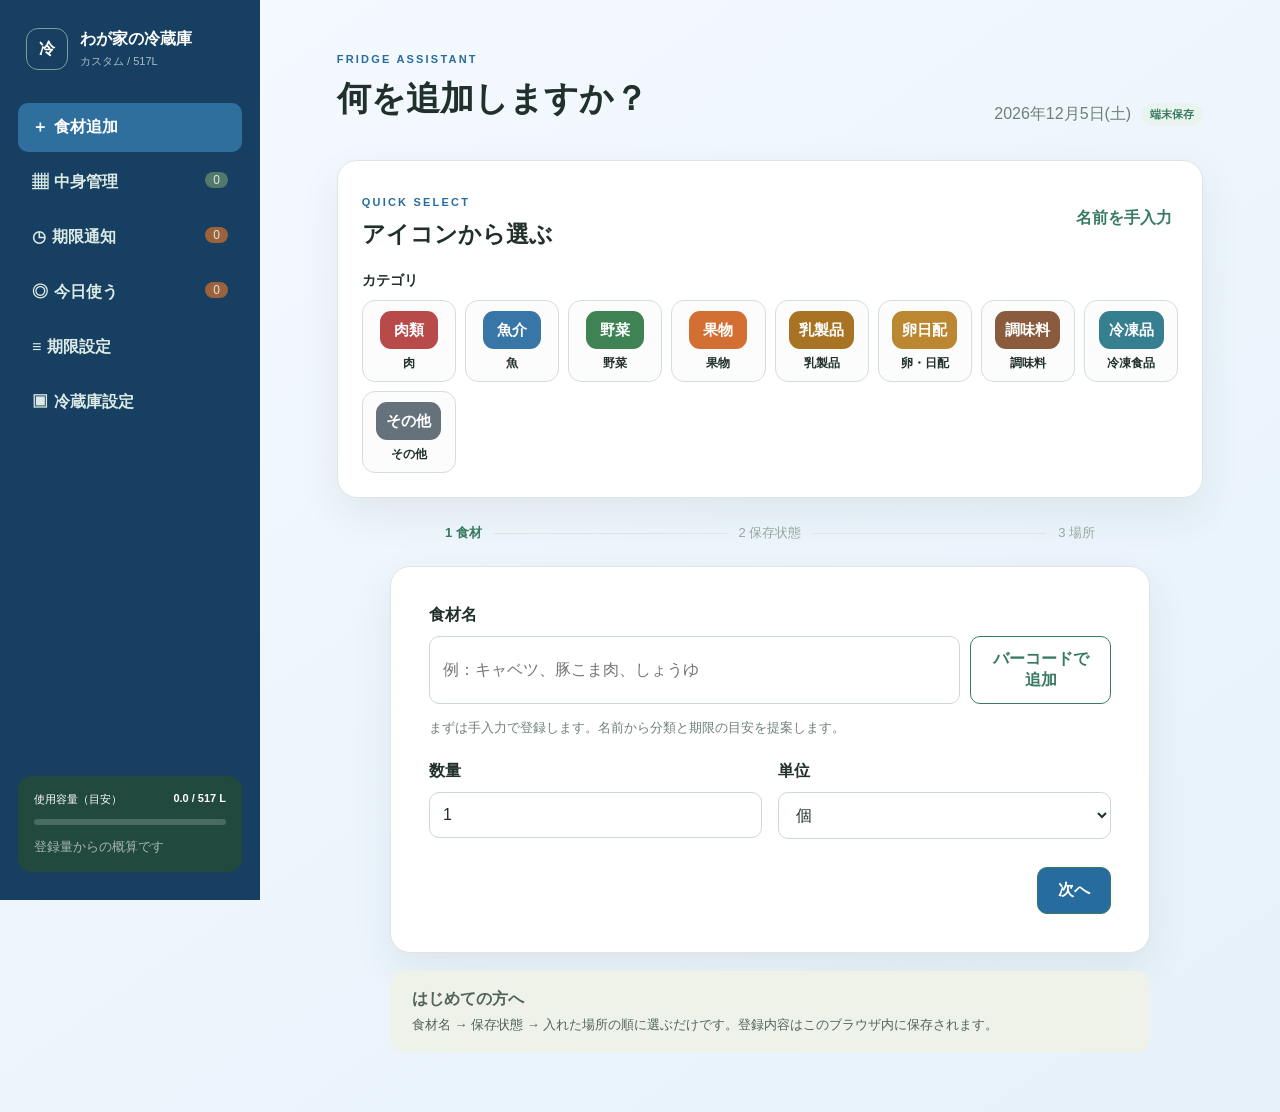
==== index.html @ 300dbdaf "Add freshness signal colors" ====
<!doctype html>
<html lang="ja">
<head>
  <meta charset="UTF-8">
  <meta name="viewport" content="width=device-width, initial-scale=1.0">
  <meta name="theme-color" content="#245f8f">
  <meta name="description" content="MR-JW52TJ向けの家庭用食材・期限管理ツール">
  <title>わが家の冷蔵庫</title>
  <link rel="manifest" href="manifest.webmanifest">
  <link rel="icon" href="icons/app-icon.svg" type="image/svg+xml">
  <link rel="stylesheet" href="styles.css?v=43">
  <style>.whole-fridge-choice{width:min(100%,390px);margin:auto;padding:8px;display:grid;grid-template-columns:1fr 1fr;grid-template-areas:"upper door" "middle door" "lower door" "ice switch" "freezer freezer" "vegetable vegetable";gap:4px;background:linear-gradient(145deg,#eef3f6,#bdc9d0);border:1px solid #aab8c0;border-radius:18px 18px 12px 12px}.whole-room{margin:0}.whole-room span{height:100%;min-height:62px;padding:8px!important;border-radius:3px!important;background:linear-gradient(145deg,#fff,#e3ebef)!important}.whole-room input:checked+span{background:#d7ecfa!important;border:2px solid #2d79ad!important;outline:none!important}.whole-room.unavailable span{opacity:.42;filter:grayscale(1);cursor:not-allowed}.room-refrigerator-upper{grid-area:upper}.room-refrigerator-middle{grid-area:middle}.room-refrigerator-lower{grid-area:lower}.room-door{grid-area:door}.room-ice{grid-area:ice}.room-switch{grid-area:switch}.room-freezer{grid-area:freezer}.room-vegetable{grid-area:vegetable}@media(max-width:430px){.whole-fridge-choice{width:100%;padding:6px}.whole-room span{min-height:55px;padding:6px 3px!important}.whole-room b{font-size:12px}.whole-room small{font-size:9px}}</style>
  <style>.editable-location-options,.custom-layout-map,.custom-fridge-preview{display:grid!important;grid-template-columns:repeat(2,minmax(0,1fr));gap:8px}.custom-room{min-height:105px;border-radius:10px!important}.room-settings-list{display:grid;gap:10px;margin-bottom:16px}.room-setting-row{display:grid;grid-template-columns:1fr 120px 120px auto;gap:10px;align-items:center;padding:10px;background:#f5f9fc;border-radius:12px}.room-setting-row label{display:flex;align-items:center;margin:0;gap:5px}.custom-fridge-preview{max-width:520px;margin:auto}.preview-room{display:flex;flex-direction:column;justify-content:center;min-height:85px;padding:12px;border:1px solid #a9c7db;border-radius:10px;background:#eaf5fc}.preview-room.frozen{background:#e9f0ff;border-color:#9eb5df}.preview-room small{margin-top:5px;color:var(--muted)}@media(max-width:600px){.room-setting-row{grid-template-columns:1fr 100px}.editable-location-options,.custom-layout-map,.custom-fridge-preview{grid-template-columns:1fr 1fr}}</style>
  <style>.fridge-map-unified{width:min(100%,300px)!important;max-width:300px!important;grid-template-rows:repeat(3,38px) 42px 52px 52px;padding:6px!important;gap:3px!important}.fridge-map-unified .whole-room{width:100%;min-height:0!important;height:auto!important;border:0;padding:3px 4px!important}.fridge-map-unified .whole-room span{height:auto!important;min-height:0!important}.fridge-map-unified .whole-room b{font-size:11px;line-height:1.15}.fridge-map-unified .whole-room small{font-size:8px;line-height:1.1;margin-top:2px}.fridge-map-unified .whole-room.selected{outline:3px solid #2d79ad!important;outline-offset:-3px}.fridge-map-unified .map-items{display:none!important}.fridge-map-unified .mini-meter{display:block!important;width:88%;height:3px!important;min-height:3px!important;margin:3px auto 0!important}.fridge-map-unified .mini-meter i{min-height:0!important;height:3px!important}@media(max-width:430px){.fridge-map-unified{width:min(100%,280px)!important;max-width:280px!important;grid-template-rows:repeat(3,35px) 38px 46px 46px}.fridge-panel{padding:14px!important}.fridge-heading h2{font-size:19px}}</style>
  <style>.fridge-preview-unified{width:min(100%,300px)!important;max-width:300px!important;grid-template-rows:repeat(3,38px) 42px 52px 52px;padding:6px!important;gap:3px!important}.fridge-preview-unified .preview-room{min-height:0;height:auto;padding:4px;border-radius:3px;text-align:center;overflow:hidden}.fridge-preview-unified .preview-room b{font-size:11px;line-height:1.15}.fridge-preview-unified .preview-room small{font-size:8px;line-height:1.1;margin-top:2px}.fridge-preview-unified .preview-room.frozen{background:#dfeaff;border-color:#8faadc}@media(max-width:430px){.fridge-preview-unified{width:min(100%,280px)!important;max-width:280px!important;grid-template-rows:repeat(3,35px) 38px 46px 46px}}</style>
  <style>.category-other{background:#65727b!important;border-color:#65727b!important}</style>
  <style>.today-hero{margin-bottom:18px}.today-hero h2{margin:4px 0}.today-hero p{color:var(--muted)}.today-list{display:grid;gap:12px}.today-card{background:#fff;border:1px solid #d8e3e9;border-left:6px solid #62a2c9;border-radius:15px;padding:16px}.today-card.warning{border-left-color:#d99a38}.today-card.urgent{border-left-color:#c6534b}.today-card-main{display:flex;justify-content:space-between;gap:12px;align-items:start}.today-card h3{margin:5px 0}.today-card p{margin:0;color:var(--muted);font-size:12px}.today-status{font-size:11px;font-weight:800;color:#9b4a43}.consume-actions{display:grid;grid-template-columns:repeat(4,1fr);gap:7px;margin-top:14px}.consume-actions button{padding:9px 5px;border:1px solid #9fc0d5;border-radius:9px;background:#f5faff;color:#245f8f;font-weight:700;font-size:12px}.undo-bar{position:fixed;z-index:120;left:50%;bottom:20px;transform:translateX(-50%);display:flex;align-items:center;gap:18px;background:#173f61;color:#fff;padding:12px 16px;border-radius:12px;box-shadow:0 10px 30px rgba(0,0,0,.25)}.undo-bar[hidden]{display:none}.undo-bar button{border:0;background:#fff;color:#245f8f;padding:7px 10px;border-radius:7px;font-weight:800}@media(max-width:600px){.today-card{padding:13px}.today-card-main{display:block}.consume-actions{grid-template-columns:1fr 1fr}.undo-bar{width:calc(100% - 24px);justify-content:space-between;bottom:12px}}</style>
  <style>.nav>b{font-size:16px;margin-right:6px}.nav>span{font-weight:600}.nav>i{font-style:normal}@media(max-width:760px){body{padding-bottom:118px}.sidebar{padding:12px 14px}.sidebar nav{position:fixed;z-index:80;left:0;right:0;bottom:0;display:grid!important;grid-template-columns:repeat(3,minmax(0,1fr));gap:1px;padding:5px 6px max(5px,env(safe-area-inset-bottom));background:#173f61;box-shadow:0 -5px 20px rgba(20,52,76,.22);overflow:visible!important}.sidebar .nav{position:relative;display:flex;min-width:0;min-height:48px;margin:0;padding:6px 3px;flex-direction:column;align-items:center;justify-content:center;gap:2px;border-radius:7px;text-align:center;font-size:10px;line-height:1.1;white-space:normal!important}.sidebar .nav>b{margin:0;font-size:17px;line-height:1}.sidebar .nav .badge{position:absolute;top:3px;right:8px;float:none;padding:1px 5px;font-size:9px}.brand{padding-bottom:4px}}</style>
  <style>.confirm-item-dialog{width:min(430px,calc(100% - 24px));border:0;border-radius:20px;padding:20px;box-shadow:0 24px 70px rgba(17,48,70,.28)}.confirm-item-dialog::backdrop{background:rgba(17,39,54,.42)}.confirm-item-heading{display:flex;justify-content:space-between;align-items:start}.confirm-item-heading h2{margin:3px 0 14px}.confirm-food{display:flex;align-items:baseline;justify-content:space-between;gap:12px;padding:16px;background:#edf6fc;border-radius:13px}.confirm-food strong{font-size:22px}.confirm-food span{color:var(--muted);font-weight:700}.confirm-summary,.confirm-details dl{margin:12px 0}.confirm-summary>div,.confirm-details dl>div{display:grid;grid-template-columns:90px 1fr;gap:8px;padding:10px 4px;border-bottom:1px solid #e5edf2}.confirm-summary dt,.confirm-details dt{color:var(--muted);font-size:12px}.confirm-summary dd,.confirm-details dd{margin:0;font-weight:700;text-align:right}.confirm-details summary{color:#276c9f;font-weight:700;cursor:pointer;padding:8px 4px}.confirm-actions{display:grid;grid-template-columns:1fr 1.4fr;gap:10px;margin-top:15px}.confirm-actions .primary{width:100%;margin:0}.confirm-actions .secondary{width:100%}@media(max-width:430px){.confirm-item-dialog{padding:16px}.confirm-food strong{font-size:20px}.confirm-summary>div,.confirm-details dl>div{padding:8px 2px}.confirm-actions{position:sticky;bottom:0;background:#fff;padding-top:8px}}</style>
  <style>.compact-item-card[class*="freshness-"]{border-left:6px solid}.freshness-blue{border-left-color:#3986bd!important;background:#f7fbff!important}.freshness-yellow{border-left-color:#d7a326!important;background:#fffdf5!important}.freshness-red{border-left-color:#c9574f!important;background:#fff8f7!important}.freshness-label{font-size:12px;white-space:nowrap}.freshness-label b,.today-status b{display:inline-flex;align-items:center;gap:5px}.freshness-label b::before,.today-status b::before{content:"";display:inline-block;width:9px;height:9px;border-radius:50%;background:#3986bd}.freshness-yellow .freshness-label b::before,.freshness-yellow .today-status b::before{background:#d7a326}.freshness-red .freshness-label b::before,.freshness-red .today-status b::before{background:#c9574f}.freshness-blue .freshness-label b,.freshness-blue .today-status b{color:#286f9f}.freshness-yellow .freshness-label b,.freshness-yellow .today-status b{color:#8b6911}.freshness-red .freshness-label b,.freshness-red .today-status b{color:#a33f38}.expiry-kind-label{display:block;margin-top:3px;color:var(--muted);font-size:10px;text-align:right}.today-card[class*="freshness-"]{border-left-width:6px;border-left-style:solid}@media(max-width:480px){.freshness-label{font-size:11px}.expiry-kind-label{text-align:left}.compact-item-card{height:auto!important;min-height:66px}}</style>
</head>
<body>
  <section id="authGate" class="auth-gate" hidden><form id="magicLinkForm" class="auth-card"><span class="brand-mark">冷</span><p class="eyebrow">PRIVATE FRIDGE</p><h1>メールでログイン</h1><p>あなた専用の冷蔵庫データを開きます。届いたメールのリンクを押してください。</p><label for="authEmail">メールアドレス</label><input id="authEmail" type="email" autocomplete="email" required placeholder="name@example.com"><button type="submit" class="primary">ログインリンクを送る</button><p id="authStatus" class="hint" role="status"></p></form></section>
  <aside class="sidebar">
    <div class="brand"><span class="brand-mark">冷</span><div><strong>わが家の冷蔵庫</strong><small>MR-JW52TJ / 517L</small></div></div>
    <nav>
      <button class="nav active" data-view="add"><b>＋</b><span>食材追加</span></button>
      <button class="nav" data-view="inventory"><b>▦</b><span>中身管理</span><i id="itemCount" class="badge">0</i></button>
      <button class="nav" data-view="alerts"><b>◷</b><span>期限通知</span><i id="alertCount" class="badge warning">0</i></button>
      <button class="nav" data-view="today"><b>◎</b><span>今日使う</span><i id="todayCount" class="badge warning">0</i></button>
      <button class="nav" data-view="foodSettings"><b>≡</b><span>期限設定</span></button>
      <button class="nav" data-view="fridgeSettings"><b>▣</b><span>冷蔵庫設定</span></button>
    </nav>
    <div class="capacity"><div class="capacity-title"><span>使用容量（目安）</span><b id="capacityText">0 / 517 L</b></div><div class="meter"><span id="capacityBar"></span></div><small>登録量からの概算です</small></div>
  </aside>

  <main>
    <header><div><p class="eyebrow">FRIDGE ASSISTANT</p><h1 id="pageTitle">何を追加しますか？</h1></div><div class="header-account"><div class="today" id="today"></div><span id="cloudModeBadge" class="cloud-mode-badge">端末保存</span><button type="button" id="signOutButton" class="text-button" hidden>ログアウト</button></div></header>

    <section id="addView" class="view active">
      <section class="quick-picker" aria-labelledby="quickPickerTitle">
        <div class="quick-heading"><div><p class="eyebrow">QUICK SELECT</p><h2 id="quickPickerTitle">アイコンから選ぶ</h2></div><button type="button" id="showManualEntry" class="text-button">名前を手入力</button></div>
        <div class="quick-section"><h3>カテゴリ</h3><div id="categoryGrid" class="category-icon-grid"><button type="button" class="category-icon-button" data-quick-category="meat"><span class="category-pictogram" aria-hidden="true">肉類</span><b>肉</b></button><button type="button" class="category-icon-button" data-quick-category="fish"><span class="category-pictogram" aria-hidden="true">魚介</span><b>魚</b></button><button type="button" class="category-icon-button" data-quick-category="vegetable"><span class="category-pictogram" aria-hidden="true">野菜</span><b>野菜</b></button><button type="button" class="category-icon-button" data-quick-category="fruit"><span class="category-pictogram" aria-hidden="true">果物</span><b>果物</b></button><button type="button" class="category-icon-button" data-quick-category="dairy"><span class="category-pictogram" aria-hidden="true">乳製品</span><b>乳製品</b></button><button type="button" class="category-icon-button" data-quick-category="daily"><span class="category-pictogram" aria-hidden="true">卵日配</span><b>卵・日配</b></button><button type="button" class="category-icon-button" data-quick-category="seasoning"><span class="category-pictogram" aria-hidden="true">調味料</span><b>調味料</b></button><button type="button" class="category-icon-button" data-quick-category="frozen"><span class="category-pictogram" aria-hidden="true">冷凍品</span><b>冷凍食品</b></button></div></div>
        <div id="categoryFoodsPanel" class="category-foods-panel" hidden><div class="category-panel-heading"><h3 id="selectedCategoryName"></h3><div class="category-panel-actions"><button type="button" id="manageCustomFoods" class="text-button delete-command">削除</button><button type="button" id="closeCategoryFoods" class="text-button">閉じる</button></div></div><div id="categoryFoods" class="food-icon-grid"></div><form id="customFoodForm" class="custom-food-form"><label for="customFoodName">このカテゴリへ食材を追加</label><div><input id="customFoodName" maxlength="30" autocomplete="off" placeholder="食材名を入力" required><button type="submit" class="secondary">＋追加</button></div></form></div>
      </section>
      <div class="steps"><span class="step current">1 食材</span><i></i><span class="step">2 保存状態</span><i></i><span class="step">3 場所</span></div>
      <form id="itemForm" class="card form-card">
        <div class="form-step active" data-step="1">
          <label for="itemName">食材名</label>
          <div class="input-row add-methods"><input id="itemName" list="foodSuggestions" required autocomplete="off" placeholder="例：キャベツ、豚こま肉、しょうゆ"><button type="button" id="barcodeButton" class="secondary">バーコードで追加</button></div>
          <datalist id="foodSuggestions"></datalist>
          <p class="hint">まずは手入力で登録します。名前から分類と期限の目安を提案します。</p>
          <div class="fields"><div><label for="quantity">数量</label><input id="quantity" type="number" value="1" min="0.1" step="0.1" required></div><div><label for="unit">単位</label><select id="unit"><option>個</option><option>本</option><option>パック</option><option>袋</option><option>L</option></select></div></div>
          <input id="volume" type="hidden" value="1">
          <button type="button" class="primary next">次へ</button>
        </div>
        <div class="form-step" data-step="2">
          <p class="label">保存状態を選んでください</p>
          <div class="choice-grid"><label class="choice"><input type="radio" name="storage" value="冷蔵" checked><span>❄<b>冷蔵</b><small>冷蔵室・野菜室など</small></span></label><label class="choice"><input type="radio" name="storage" value="冷凍"><span>◇<b>冷凍</b><small>冷凍室・切替室など</small></span></label></div>
          <div class="actions"><button type="button" class="secondary back">戻る</button><button type="button" class="primary next">次へ</button></div>
        </div>
        <div class="form-step" data-step="3">
          <p class="label">冷蔵庫のどこに追加しますか？</p>
          <div id="locationChoices" class="location-grid"></div>
          <div class="fields"><div><label for="purchaseDate">購入日</label><input id="purchaseDate" type="date" required></div><div><label for="openState">開封状態</label><select id="openState"><option>未開封</option><option>開封済み</option></select></div><div><label for="itemExpiryKind">期限の種類</label><select id="itemExpiryKind"><option>保存目安</option><option>賞味期限</option><option>消費期限</option></select></div><div><label for="expiryDate">期限</label><input id="expiryDate" type="date" required><button type="button" id="manualExpiryButton" class="expiry-shortcut">期限をカメラで読み取る</button></div></div>
          <p id="expiryHint" class="hint"></p>
          <div class="actions"><button type="button" class="secondary back">戻る</button><button type="submit" class="primary">冷蔵庫に追加する</button></div>
        </div>
      </form>
      <div class="tip"><b>はじめての方へ</b><p>食材名 → 保存状態 → 入れた場所の順に選ぶだけです。登録内容はこのブラウザ内に保存されます。</p></div>
    </section>

    <section id="todayView" class="view"><div class="today-hero"><div><p class="eyebrow">USE FIRST</p><h2>今日使う食材</h2><p>期限が近い順です。使った量を選ぶだけで在庫へ反映します。</p></div></div><div id="todayList" class="today-list"></div></section>
    <section id="inventoryView" class="view">
      <div class="inventory-layout">
        <div class="fridge-panel">
          <div class="fridge-heading"><div><span class="eyebrow">MR-JW52TJ</span><h2>冷蔵庫マップ</h2></div><button type="button" id="clearLocation" class="text-button">全室を表示</button></div>
          <p class="map-help">見たい場所を押すと、右の食材一覧を絞り込めます。</p>
          <div id="fridgeMap" class="fridge-map" aria-label="MR-JW52TJ 冷蔵庫内の配置図">
            <div class="fridge-top">
              <button class="compartment fridge-door left" data-map-location="refrigerator-upper,refrigerator-middle,refrigerator-lower"><span class="door-handle"></span><b>冷蔵室</b><small>上段・中段・下段</small><span class="map-items" data-map-items="refrigerator-upper,refrigerator-middle,refrigerator-lower"></span></button>
              <button class="compartment fridge-door right" data-map-location="door"><span class="door-handle"></span><b>ドアポケット</b><small>飲み物・調味料</small><span class="map-items" data-map-items="door"></span></button>
            </div>
            <div class="fridge-pair"><button class="compartment drawer" data-map-location="ice"><b>製氷室</b><span class="map-items" data-map-items="ice"></span></button><button class="compartment drawer" data-map-location="switch"><b>切替室</b><span class="map-items" data-map-items="switch"></span></button></div>
            <button class="compartment drawer freezer-room" data-map-location="freezer"><b>冷凍室</b><small>89L</small><span class="map-items" data-map-items="freezer"></span></button>
            <button class="compartment drawer vegetable-room" data-map-location="vegetable"><b>野菜室</b><small>98L</small><span class="map-items" data-map-items="vegetable"></span></button>
          </div>
          <div id="mapAddAction" class="map-add-action" hidden><p><b id="mapAddPlace"></b>を選択中</p><button type="button" id="addToSelectedRoom" class="primary">この場所に食材を追加</button></div>
          <p class="model-note">MR-JW52TJの収納室構成をもとにした模式図です。</p>
        </div>
        <div class="inventory-content"><div class="toolbar"><input id="searchInput" placeholder="食材を検索"><select id="filterLocation"><option value="">すべての場所</option></select></div><p id="inventorySummary" class="inventory-summary"></p><div id="inventoryList" class="inventory-grid"></div></div>
      </div>
    </section>
    <section id="alertsView" class="view"><div id="alertList" class="inventory-grid"></div></section>
    <section id="foodSettingsView" class="view settings-view"><div class="settings-hero"><div><p class="eyebrow">FOOD SETTINGS</p><h2>食材一覧と期限</h2><p>食材を追加すると、選んだカテゴリーにも自動で表示されます。</p></div><input id="foodSettingsSearch" type="search" placeholder="食材を検索"></div><div id="foodSettingsList" class="settings-list"></div><form id="addFoodSettingForm" class="settings-card add-setting"><h3>食材を追加</h3><div class="setting-fields"><input id="newFoodName" required maxlength="30" placeholder="食材名"><select id="newFoodCategory"><option>肉類</option><option>魚介類</option><option>野菜</option><option>果物</option><option>乳製品・日配</option><option>調味料</option><option>冷凍食品</option><option>その他</option></select><select id="newFoodExpiryKind"><option>賞味期限</option><option>消費期限</option></select><label>冷蔵<input id="newFoodCold" type="number" min="1" max="365" value="7" required>日</label><label>冷凍<input id="newFoodFrozen" type="number" min="1" max="730" value="30" required>日</label><button class="primary" type="submit">追加</button></div></form><p class="settings-note">保存日数は品質の目安です。商品の表示、保存温度、におい・見た目を優先してください。</p></section>
    <section id="fridgeSettingsView" class="view settings-view"><div class="settings-hero"><div><p class="eyebrow">FRIDGE LAYOUT</p><h2>冷蔵庫レイアウト</h2><p>型式に依存せず、実際の区画名・保存状態・容量を設定します。</p></div></div><div class="settings-card"><div id="fridgeRoomSettings" class="room-settings-list"></div><button type="button" id="addFridgeRoom" class="secondary">＋ 区画を追加</button><div class="setting-actions"><button type="button" id="resetFridgeSettings" class="secondary">標準に戻す</button><button type="button" id="saveFridgeSettings" class="primary">レイアウトを保存</button></div></div><div class="settings-card preview-card"><h3>レイアウトプレビュー</h3><div id="fridgeSettingsPreview" class="custom-fridge-preview"></div><p id="fridgeTotalPreview" class="settings-note"></p></div></section>
  </main>
  <dialog id="editItemDialog" class="setup-dialog edit-item-dialog">
    <div class="camera-header"><div><p class="eyebrow">EDIT ITEM</p><h2>登録内容を編集</h2></div><button type="button" id="closeEditItem" class="camera-close" aria-label="閉じる">×</button></div>
    <form id="editItemForm"><label for="editItemName">食材名</label><input id="editItemName" maxlength="50" required><div class="fields"><div><label for="editQuantity">数量</label><input id="editQuantity" type="number" min="0.1" step="0.1" required></div><div><label for="editUnit">単位</label><select id="editUnit"><option>個</option><option>本</option><option>パック</option><option>袋</option><option>L</option></select></div><div><label for="editStorage">保存状態</label><select id="editStorage"><option>冷蔵</option><option>冷凍</option></select></div><div><label for="editOpenState">開封状態</label><select id="editOpenState"><option>未開封</option><option>開封済み</option></select></div><div><label for="editLocation">保管位置</label><select id="editLocation"></select></div><div><label for="editExpiryKind">期限の種類</label><select id="editExpiryKind"><option>保存目安</option><option>賞味期限</option><option>消費期限</option></select></div><div class="edit-expiry"><label for="editExpiry">期限</label><input id="editExpiry" type="date" required></div></div><div class="edit-actions"><button type="button" id="cancelEditItem" class="secondary">キャンセル</button><button type="submit" class="primary">変更を保存</button></div></form>
  </dialog>
  <dialog id="confirmItemDialog" class="confirm-item-dialog">
    <div class="confirm-item-heading"><div><p class="eyebrow">FINAL CHECK</p><h2>登録内容を確認</h2></div><button type="button" id="closeConfirmItem" class="camera-close" aria-label="確認画面を閉じる">×</button></div>
    <div class="confirm-food"><strong id="confirmItemName"></strong><span id="confirmItemQuantity"></span></div>
    <dl class="confirm-summary"><div><dt>保存場所</dt><dd id="confirmItemLocation"></dd></div><div><dt>期限</dt><dd id="confirmItemExpiry"></dd></div><div><dt>状態</dt><dd id="confirmItemState"></dd></div></dl>
    <details class="confirm-details"><summary>詳細を表示</summary><dl><div><dt>保存方法</dt><dd id="confirmItemStorage"></dd></div><div><dt>購入日</dt><dd id="confirmItemPurchased"></dd></div><div><dt>期限の根拠</dt><dd id="confirmItemSource"></dd></div></dl></details>
    <div class="confirm-actions"><button type="button" id="changeConfirmedItem" class="secondary">変更する</button><button type="button" id="saveConfirmedItem" class="primary">追加する</button></div>
  </dialog>
  <dialog id="barcodeDialog" class="camera-dialog barcode-dialog">
    <div class="camera-header"><div><span id="barcodeDialogEyebrow" class="eyebrow">JAN / EAN</span><h2 id="barcodeDialogTitle">バーコードで追加</h2></div><button type="button" id="closeBarcode" class="camera-close" aria-label="登録画面を閉じる">×</button></div>
    <p id="barcodeStatus" class="camera-status">カメラを準備しています。</p>
    <div id="barcodeScanStep"><div class="camera-stage barcode-stage"><video id="barcodeVideo" autoplay playsinline muted></video><div class="scan-line"></div></div>
    <div class="barcode-manual"><label for="barcodeValue">JANコードを手入力</label><div class="input-row"><input id="barcodeValue" inputmode="numeric" autocomplete="off" placeholder="数字を入力"><button type="button" id="lookupBarcode" class="secondary">商品を検索</button></div></div>
    <button type="button" id="manualBarcodeProduct" class="secondary full-button" hidden>商品名を手入力する</button></div>
    <section id="barcodeExpiryStep" class="barcode-expiry-step" hidden>
      <p class="step-label">商品を確認</p><label for="barcodeProductName">商品名</label><input id="barcodeProductName" autocomplete="off" placeholder="商品名を入力">
      <p class="step-label">期限表示を読み取り</p><div class="camera-stage expiry-live-stage"><video id="expiryVideo" autoplay playsinline muted></video><canvas id="expiryCanvas" hidden></canvas><div class="expiry-guide"><span>期限表示を枠内へ</span></div></div>
      <button type="button" id="expiryCameraButton" class="secondary full-button" disabled>期限を読み取る</button>
      <div class="fields"><div><label for="expiryKind">期限の種類</label><select id="expiryKind"><option>賞味期限</option><option>消費期限</option></select></div><div><label for="barcodeExpiryDate">読み取った期限</label><input id="barcodeExpiryDate" type="date"></div></div>
      <p id="expiryOcrStatus" class="hint">カメラを期限表示へ向けて「期限を読み取る」を押してください。</p><div id="expiryDateCandidates" class="expiry-date-candidates"></div>
      <button type="button" id="confirmBarcodeProduct" class="primary full-button">追加設定へ進む</button>
    </section>
    <p class="camera-note">45または49から始まる日本向けJANコードのみ対応します。海外製品は対象外です。</p>
  </dialog>
  <div id="toast" role="status"></div>
  <div id="undoBar" class="undo-bar" hidden><span id="undoMessage"></span><button type="button" id="undoAction">元に戻す</button></div>
  <script>try{const raw=localStorage.getItem('fridge-items')||localStorage.getItem('fridgeItems')||localStorage.getItem('fridgeInventory'),parsed=raw?JSON.parse(raw):[],saved=Array.isArray(parsed)?parsed:Array.isArray(parsed?.items)?parsed.items:[];document.getElementById('itemCount').textContent=saved.length}catch{}</script>
  <script>if(!document.querySelector('[data-quick-category="other"]'))document.getElementById('categoryGrid').insertAdjacentHTML('beforeend','<button type="button" class="category-icon-button" data-quick-category="other"><span class="category-pictogram category-other" aria-hidden="true">その他</span><b>その他</b></button>')</script>
  <script src="cloud-config.js?v=43"></script>
  <script src="app.js?v=43"></script>
</body>
</html>
---- styles.css ----
:root{--ink:#21302b;--muted:#708078;--green:#397a62;--green-soft:#eaf4ef;--cream:#f7f5ef;--line:#dfe6e1;--white:#fff;--orange:#d9803c;--red:#bb5348;--shadow:0 16px 40px rgba(38,67,55,.08)}*{box-sizing:border-box}body{margin:0;background:var(--cream);color:var(--ink);font-family:"Yu Gothic UI","Hiragino Sans",sans-serif;min-height:100vh}.sidebar{position:fixed;inset:0 auto 0 0;width:260px;background:#183c32;color:white;padding:28px 18px;display:flex;flex-direction:column;z-index:2}.brand{display:flex;gap:12px;align-items:center;padding:0 8px 30px}.brand-mark{display:grid;place-items:center;width:42px;height:42px;border:1px solid #79a394;border-radius:12px;font-weight:700}.brand strong,.brand small{display:block}.brand small{opacity:.65;margin-top:4px;font-size:11px}.nav{width:100%;border:0;background:transparent;color:#dceae5;padding:14px;border-radius:10px;text-align:left;font:inherit;margin:3px 0;cursor:pointer}.nav:hover,.nav.active{background:#2d594b;color:white}.badge{float:right;background:#54786c;border-radius:12px;padding:1px 8px;font-size:12px}.badge.warning{background:#9b623c}.capacity{margin-top:auto;background:#21493d;padding:16px;border-radius:14px}.capacity-title{display:flex;justify-content:space-between;font-size:11px}.meter{height:6px;background:#496b60;border-radius:5px;margin:12px 0}.meter span{display:block;width:0;height:100%;background:#8fceb6;border-radius:5px}.capacity small{opacity:.6}main{margin-left:260px;padding:42px 6vw;max-width:1300px}header{display:flex;justify-content:space-between;align-items:end;margin-bottom:34px}h1{font-size:34px;margin:4px 0}.eyebrow{font-size:11px;letter-spacing:.2em;color:var(--green);font-weight:700}.today{color:var(--muted)}.view{display:none}.view.active{display:block}.steps{display:flex;align-items:center;max-width:650px;margin:0 auto 24px}.step{color:#9aa6a0;font-size:13px;white-space:nowrap}.step.current{color:var(--green);font-weight:700}.steps i{height:1px;background:var(--line);flex:1;margin:0 12px}.card{background:var(--white);border:1px solid var(--line);border-radius:20px;box-shadow:var(--shadow)}.form-card{max-width:760px;margin:auto;padding:38px}.form-step{display:none}.form-step.active{display:block}label,.label{display:block;font-weight:700;margin-bottom:10px}.input-row{display:flex;gap:10px}input,select,button{font:inherit}input,select{width:100%;border:1px solid #cfd9d3;border-radius:10px;padding:13px;background:white;color:var(--ink)}input:focus,select:focus{outline:2px solid #9bc7b6;border-color:var(--green)}button{cursor:pointer}.primary,.secondary{border-radius:10px;padding:12px 20px;border:1px solid var(--green);font-weight:700}.primary{display:block;margin:28px 0 0 auto;background:var(--green);color:white}.secondary{background:white;color:var(--green)}.hint{color:var(--muted);font-size:13px;line-height:1.7}.fields{display:grid;grid-template-columns:1fr 1fr;gap:16px;margin-top:22px}.choice-grid,.location-grid{display:grid;grid-template-columns:repeat(2,1fr);gap:14px}.choice input,.location-option input{position:absolute;opacity:0}.choice span,.location-option span{display:flex;flex-direction:column;gap:5px;border:1px solid var(--line);padding:22px;border-radius:14px;cursor:pointer}.choice input:checked+span,.location-option input:checked+span{border:2px solid var(--green);background:var(--green-soft)}.choice small,.location-option small{color:var(--muted)}.actions{display:flex;justify-content:space-between;margin-top:28px}.actions .primary{margin:0}.tip{max-width:760px;margin:18px auto;padding:18px 22px;background:#eef2e9;border-radius:14px;color:#52635b}.tip p{margin:6px 0 0;font-size:13px}.toolbar{display:flex;gap:12px;margin-bottom:22px}.toolbar input{max-width:360px}.toolbar select{max-width:220px}.inventory-grid{display:grid;grid-template-columns:repeat(auto-fill,minmax(260px,1fr));gap:16px}.item-card{background:white;border:1px solid var(--line);border-radius:16px;padding:20px}.item-head{display:flex;justify-content:space-between;gap:8px}.tag{font-size:11px;padding:4px 8px;border-radius:10px;background:var(--green-soft);color:var(--green)}.item-meta{color:var(--muted);font-size:13px;line-height:1.8}.expiry{font-weight:700}.expiry.soon{color:var(--orange)}.expiry.overdue{color:var(--red)}.delete{border:0;background:transparent;color:#9a4d47;padding:4px}.empty{grid-column:1/-1;text-align:center;padding:70px;color:var(--muted);background:white;border-radius:16px;border:1px dashed #cdd8d1}#toast{position:fixed;right:25px;bottom:25px;background:#183c32;color:white;padding:14px 20px;border-radius:10px;opacity:0;transform:translateY(10px);transition:.2s;pointer-events:none}#toast.show{opacity:1;transform:none}@media(max-width:760px){.sidebar{position:static;width:auto;padding:16px}.brand{padding-bottom:10px}.sidebar nav{display:flex;overflow:auto}.nav{white-space:nowrap}.capacity{display:none}main{margin:0;padding:24px 16px}header{align-items:start}h1{font-size:27px}.today{font-size:12px}.form-card{padding:24px 18px}.fields,.choice-grid{grid-template-columns:1fr}.location-grid{grid-template-columns:1fr 1fr}.input-row{flex-direction:column}}
:root{--fridge-metal:#d7ddda}
body{background:linear-gradient(145deg,#f5faff,#e6f1fa)!important}.sidebar{background:#173f61!important}.eyebrow,.text-button{color:#276c9f}.primary{background:#276c9f!important}.nav.active{background:#2f6f9e!important}.meter span{background:#58a3d3!important}
.settings-view{max-width:1050px}.settings-hero{display:flex;justify-content:space-between;align-items:end;gap:20px;margin-bottom:20px}.settings-hero h2{margin:4px 0 8px;font-size:28px}.settings-hero p{color:var(--muted);margin:0;max-width:650px}.settings-hero input{max-width:280px}.settings-list{display:grid;gap:10px}.settings-card{background:#fff;border:1px solid #cddfeb;border-radius:16px;padding:18px;box-shadow:0 8px 24px rgba(42,86,120,.08)}.food-setting-row{display:grid;grid-template-columns:minmax(140px,1fr) 130px 130px auto auto;align-items:center;gap:12px}.food-setting-row>div small{display:block;color:var(--muted);margin-top:4px}.food-setting-row label{display:flex;align-items:center;gap:6px;font-size:12px;color:var(--muted)}.food-setting-row input{width:70px;padding:8px}.add-setting{margin-top:18px}.setting-fields{display:flex;flex-wrap:wrap;align-items:end;gap:14px}.setting-fields label{display:grid;gap:6px}.setting-fields label input,.setting-fields label select{min-width:150px}.setting-actions{display:flex;justify-content:flex-end;gap:10px;margin-top:20px}.settings-note{font-size:12px;color:var(--muted)}.preview-card{margin-top:18px}.mini-fridge-preview{max-width:320px;margin:auto;text-align:center}.preview-doors{display:grid;grid-template-columns:1fr 1fr;gap:4px}.preview-doors.single{grid-template-columns:1fr}.preview-doors span,.preview-drawer{display:grid;place-items:center;min-height:100px;background:linear-gradient(145deg,#f8fbfd,#d8e3ea);border:1px solid #aebdc7}.preview-drawer{min-height:65px;margin:4px 0 10px}@media(max-width:760px){.settings-hero{display:block}.settings-hero input{max-width:none;margin-top:14px}.food-setting-row{grid-template-columns:1fr 1fr}.food-setting-row>div{grid-column:1/-1}.food-setting-row .save-food-setting{grid-column:1/-1}.setting-fields>*{width:100%}}
.location-grid{display:block}.location-map-title{display:flex;justify-content:space-between;align-items:end;max-width:430px;margin:0 auto 10px}.location-map-title small{color:var(--muted);font-weight:400}.location-fridge{max-width:430px;margin:auto;padding:9px;background:linear-gradient(145deg,#edf0ee,#b9c2be);border:1px solid #aeb8b3;border-radius:18px 18px 12px 12px;box-shadow:inset 1px 1px 2px white,0 12px 25px rgba(33,48,43,.12)}.open-fridge{display:grid;grid-template-columns:1.45fr .8fr;gap:5px}.shelf-column{display:grid;grid-template-rows:repeat(3,1fr);gap:4px}.closed-pair{display:grid;grid-template-columns:1fr 1fr;gap:4px}.map-location-option{display:block;margin:0}.map-location-option input{position:absolute;opacity:0}.map-location-option span,.disabled-room{display:flex;align-items:center;justify-content:center;flex-direction:column;min-height:72px;padding:10px;border:1px solid #b7c0bc;background:linear-gradient(135deg,#fafbfa,#dce1df);text-align:center;cursor:pointer}.map-location-option span:hover{background:#f0f8f4}.map-location-option input:checked+span{outline:4px solid var(--green);outline-offset:-4px;background:#dff2e9;color:#245c49}.map-location-option small{font-size:10px;color:var(--muted);margin-top:3px}.open-door span{height:224px;border-radius:3px 10px 3px 3px}.shelf span{min-height:72px}.disabled-room{margin-top:4px;color:#9aa29e;background:#d9dddb;cursor:not-allowed}.closed-pair .map-location-option span,.closed-pair .disabled-room{margin-top:4px}.wide-room span,.freezer-choice span,.disabled-room.wide{min-height:78px;margin-top:4px}.location-fridge>:last-child span,.location-fridge>.disabled-room:last-child{border-radius:3px 3px 9px 9px}.tall{min-height:215px;border-radius:10px 10px 3px 3px}.compact-room span{min-height:72px}.selected-location{text-align:center;color:var(--green);font-weight:700;margin:12px 0 0}.frozen-mode .freezer-choice span{min-height:92px}
.inventory-layout{display:grid;grid-template-columns:minmax(310px,390px) 1fr;gap:28px;align-items:start}.fridge-panel{background:white;border:1px solid var(--line);border-radius:20px;padding:24px;box-shadow:var(--shadow);position:sticky;top:24px}.fridge-heading{display:flex;justify-content:space-between;align-items:center}.fridge-heading h2{margin:3px 0;font-size:22px}.text-button{border:0;background:transparent;color:var(--green);font-weight:700}.map-help,.model-note{font-size:12px;color:var(--muted);line-height:1.6}.fridge-map{max-width:320px;margin:20px auto 12px;padding:9px;background:linear-gradient(145deg,#edf0ee,#b9c2be);border:1px solid #aeb8b3;border-radius:18px 18px 12px 12px;box-shadow:inset 1px 1px 2px white,0 12px 25px rgba(33,48,43,.15)}.fridge-top,.fridge-pair{display:grid;grid-template-columns:1fr 1fr;gap:4px}.compartment{position:relative;width:100%;border:1px solid #b7c0bc;background:linear-gradient(135deg,#fafbfa,#dce1df);color:var(--ink);padding:12px 8px;text-align:center;overflow:hidden}.compartment:hover,.compartment.selected{outline:3px solid #5f9981;outline-offset:-3px;background:var(--green-soft)}.fridge-door{height:210px;padding-top:30px}.fridge-door.left{border-radius:11px 2px 3px 3px}.fridge-door.right{border-radius:2px 11px 3px 3px}.door-handle{position:absolute;top:30px;bottom:30px;width:3px;background:#8f9995;border-radius:3px}.fridge-door.left .door-handle{right:6px}.fridge-door.right .door-handle{left:6px}.drawer{min-height:84px;margin-top:4px}.freezer-room,.vegetable-room{min-height:102px;border-radius:4px}.vegetable-room{border-radius:4px 4px 9px 9px}.compartment b,.compartment small{display:block}.compartment small{font-size:10px;color:var(--muted);margin-top:4px}.map-items{display:flex;flex-wrap:wrap;gap:4px;justify-content:center;margin-top:10px}.map-item{max-width:100%;font-size:10px;padding:3px 6px;background:white;border:1px solid #ccd6d1;border-radius:8px;overflow:hidden;text-overflow:ellipsis;white-space:nowrap}.map-empty{font-size:10px;color:#9aa6a0}.inventory-summary{color:var(--muted);font-size:13px;margin:0 0 18px}@media(max-width:1050px){.inventory-layout{grid-template-columns:1fr}.fridge-panel{position:static}.fridge-map{max-width:360px}}@media(max-width:760px){.fridge-panel{padding:18px}.fridge-map{max-width:300px}.fridge-door{height:185px}.toolbar{flex-direction:column}.toolbar input,.toolbar select{max-width:none}}
:root{--photo-panel:#eaf4ef}
.visually-hidden{position:absolute!important;width:1px!important;height:1px!important;overflow:hidden;clip:rect(0 0 0 0);white-space:nowrap}.image-assistant{display:grid;grid-template-columns:140px 1fr;gap:18px;margin-top:16px;padding:16px;background:var(--green-soft);border-radius:14px}.image-assistant[hidden]{display:none}.image-assistant img{width:140px;height:120px;object-fit:cover;border-radius:10px;background:#d9e3de}.image-assistant p{font-size:12px;color:var(--muted)}.candidate-list{display:flex;flex-wrap:wrap;gap:7px}.candidate{border:1px solid #91b5a6;background:white;color:var(--green);border-radius:16px;padding:6px 10px}.room-capacity{display:block;width:100%;font-size:9px;color:#4d6b5f}.mini-meter{display:block;width:90%;height:4px;background:#cbd5d0;border-radius:4px;margin:4px auto 7px}.mini-meter i{display:block;height:100%;background:var(--green);border-radius:4px}@media(max-width:600px){.image-assistant{grid-template-columns:1fr}.image-assistant img{width:100%;height:180px}}
:root{--camera-bg:#10211c}
.map-add-action{margin:16px 0 4px;padding:14px;background:var(--green-soft);border:1px solid #b9d5ca;border-radius:13px;text-align:center}.map-add-action[hidden]{display:none}.map-add-action p{margin:0 0 10px}.map-add-action .primary{width:100%;margin:0}
.camera-dialog{width:min(680px,calc(100% - 24px));border:0;border-radius:20px;padding:22px;background:#f7f5ef;color:var(--ink);box-shadow:0 30px 80px rgba(0,0,0,.35)}.camera-dialog::backdrop{background:rgba(9,25,20,.78)}.camera-header{display:flex;justify-content:space-between;align-items:start}.camera-header h2{margin:3px 0 12px}.camera-close{border:0;background:white;border-radius:50%;width:40px;height:40px;font-size:25px;color:var(--ink)}.camera-status{color:var(--muted);font-size:13px}.camera-stage{background:var(--camera-bg);border-radius:15px;overflow:hidden;aspect-ratio:4/3;display:grid;place-items:center}.camera-stage video{width:100%;height:100%;object-fit:cover}.camera-actions{display:flex;align-items:center;justify-content:space-between;gap:12px;margin-top:16px}.camera-actions .primary{margin:0}.camera-shutter{min-width:150px}.camera-note{text-align:center;font-size:11px;color:var(--muted)}@media(max-width:760px){body{padding-bottom:72px}.sidebar{position:fixed;inset:auto 0 0 0;width:auto;padding:8px;background:#183c32}.sidebar .brand,.sidebar .capacity{display:none}.sidebar nav{display:grid;grid-template-columns:repeat(3,1fr);gap:4px}.nav{margin:0;padding:10px 6px;text-align:center;font-size:12px}.badge{float:none;margin-left:3px}main{padding-bottom:30px}.camera-dialog{padding:16px}.camera-actions{position:sticky;bottom:0;background:#f7f5ef;padding-top:10px}.camera-shutter{flex:1}}
.receipt-select-row{grid-template-columns:minmax(150px,1fr) 90px}.setup-dialog{width:min(560px,calc(100% - 24px));border:0;border-radius:20px;padding:24px;background:var(--cream);color:var(--ink);box-shadow:0 30px 80px rgba(0,0,0,.35)}.setup-dialog::backdrop{background:rgba(9,25,20,.78)}.setup-dialog .primary{margin:0}.barcode-stage{position:relative}.scan-line{position:absolute;left:12%;right:12%;top:50%;height:2px;background:#7af0bd;box-shadow:0 0 10px #7af0bd;animation:scan 2s ease-in-out infinite}.barcode-manual{margin-top:16px}.barcode-manual label{font-size:13px}@keyframes scan{0%,100%{transform:translateY(-80px)}50%{transform:translateY(80px)}}@media(max-width:760px){.add-methods{display:flex;flex-direction:row;align-items:stretch}.add-methods input{min-width:0}.add-methods .secondary{width:auto;white-space:nowrap;padding:10px 14px}.setup-dialog{padding:18px}.receipt-select-row{grid-template-columns:1fr 72px}}
:root{--barcode-panel:#eaf4ef}
.full-button{width:100%;margin-top:12px}.full-button[hidden]{display:none}
.barcode-expiry-step[hidden]{display:none}.barcode-expiry-step{margin-top:14px}.step-label{margin:18px 0 8px;font-weight:700;color:var(--green)}.expiry-preview{display:block;width:100%;max-height:190px;object-fit:contain;margin:10px 0;border-radius:10px;background:#e4e9e6}.expiry-date-candidates{display:flex;flex-wrap:wrap;gap:8px}.expiry-date-option.selected{background:var(--green);color:white}
.expiry-live-stage{position:relative}.expiry-guide{position:absolute;inset:34% 8%;border:2px solid #7af0bd;border-radius:8px;box-shadow:0 0 0 999px rgba(0,0,0,.22);display:grid;place-items:start center;pointer-events:none}.expiry-guide span{transform:translateY(-30px);padding:4px 9px;border-radius:12px;background:rgba(16,33,28,.8);color:white;font-size:11px}
.expiry-shortcut{display:block;margin:10px 0 0 auto;border:0;background:transparent;color:var(--green);font-weight:700;text-decoration:underline;text-underline-offset:3px}
.quick-picker{max-width:900px;margin:0 auto 26px;padding:24px;background:white;border:1px solid var(--line);border-radius:20px;box-shadow:var(--shadow)}.quick-heading,.category-panel-heading{display:flex;align-items:center;justify-content:space-between;gap:16px}.quick-heading h2{margin:2px 0;font-size:23px}.quick-section{margin-top:20px}.quick-section h3,.category-panel-heading h3{margin:0 0 10px;font-size:14px}.food-icon-grid{display:grid;grid-template-columns:repeat(auto-fill,minmax(92px,1fr));gap:9px}.category-icon-grid{display:grid;grid-template-columns:repeat(8,1fr);gap:9px}.food-icon-button,.category-icon-button{min-height:82px;padding:9px 6px;border:1px solid #d5dfda;border-radius:13px;background:#fbfcfb;color:var(--ink);display:flex;flex-direction:column;align-items:center;justify-content:center;gap:6px}.food-icon-button:hover,.category-icon-button:hover,.food-icon-button:focus-visible,.category-icon-button:focus-visible,.category-icon-button.selected{border-color:var(--green);background:var(--green-soft);outline:2px solid #5f9981}.food-pictogram,.category-pictogram{display:grid;place-items:center;min-width:58px;width:auto;height:38px;padding:0 8px;border:2px solid #c7e0d6;border-radius:11px;background:var(--green-soft);color:#245c49;font-size:15px;line-height:1;font-weight:800;white-space:nowrap;flex-shrink:0}.food-icon-button b,.category-icon-button b{font-size:12px}.category-pictogram{background:#183c32;border-color:#183c32;color:white}.category-foods-panel{margin-top:18px;padding:16px;background:#f1f6f3;border-radius:14px;scroll-margin:12px}.category-foods-panel[hidden]{display:none}@media(max-width:900px){.category-icon-grid{grid-template-columns:repeat(4,1fr)}}@media(max-width:760px){.quick-picker{padding:17px;margin-bottom:20px}.food-icon-grid{grid-template-columns:repeat(2,1fr)}.category-icon-grid{grid-template-columns:repeat(2,1fr)}.food-icon-button,.category-icon-button{min-height:86px}.food-icon-button b,.category-icon-button b{font-size:12px}.food-pictogram,.category-pictogram{min-width:64px;height:40px;font-size:16px}}
.custom-food-form{margin-top:16px;padding-top:14px;border-top:1px solid #cadbd3}.custom-food-form label{font-size:13px}.custom-food-form>div{display:flex;gap:8px}.custom-food-form .secondary{white-space:nowrap}@media(max-width:480px){.custom-food-form>div{align-items:stretch}.custom-food-form .secondary{padding:10px 14px}}
.category-panel-actions{display:flex;align-items:center;gap:8px}.delete-command{color:#9a4d47}.delete-choice{border-color:#d8aaa5;background:#fff8f7}.delete-choice:hover,.delete-choice:focus-visible{border-color:#bb5348;background:#f7e8e6;outline-color:#c97b73}.custom-food-form[hidden]{display:none}
.item-card-actions{display:flex;gap:6px;align-items:start}.item-card-actions .edit,.item-card-actions .delete{border:0;background:transparent;padding:4px}.item-card-actions .edit{color:var(--green)}.edit-item-dialog .fields{margin-top:18px}.edit-item-dialog .edit-expiry{grid-column:1/-1}.edit-actions{display:flex;justify-content:space-between;gap:12px;margin-top:24px}.edit-actions .primary{margin:0}@media(max-width:600px){.edit-item-dialog .fields{grid-template-columns:1fr}.edit-item-dialog{max-height:calc(100vh - 24px);overflow:auto}}
.edit-item-dialog{width:min(500px,calc(100% - 20px));max-height:calc(100dvh - 20px);padding:14px 16px;overflow:auto}.edit-item-dialog .camera-header h2{margin:0 0 6px;font-size:20px}.edit-item-dialog .camera-header .eyebrow{margin:0 0 2px}.edit-item-dialog .camera-close{width:34px;height:34px}.edit-item-dialog label{margin-bottom:4px;font-size:12px}.edit-item-dialog input,.edit-item-dialog select{padding:8px 10px}.edit-item-dialog .fields{grid-template-columns:1fr 1fr;gap:9px 10px;margin-top:10px}.edit-item-dialog .edit-expiry{grid-column:1/-1}.edit-actions{margin-top:12px}.edit-actions .primary,.edit-actions .secondary{padding:9px 14px}@media(max-width:600px){.edit-item-dialog .fields{grid-template-columns:1fr 1fr}.edit-item-dialog{padding:12px 14px}.edit-item-dialog .camera-header h2{font-size:18px}}
.compact-item-card{padding:11px 13px}.item-compact-line{display:flex;align-items:center;justify-content:space-between;gap:10px;min-width:0}.item-compact-main{height:30px}.item-identity{display:flex;align-items:center;gap:7px;min-width:0;white-space:nowrap}.item-identity strong{overflow:hidden;text-overflow:ellipsis}.item-identity>span:last-child{color:var(--muted);font-size:12px}.item-compact-sub{min-height:25px;padding-top:5px;border-top:1px solid #edf1ee;color:var(--muted);font-size:12px}.item-compact-sub .expiry{font-size:12px;white-space:nowrap}.compact-item-card .item-card-actions{flex-shrink:0}.compact-item-card .item-card-actions button{font-size:12px}@media(max-width:480px){.compact-item-card{padding:9px 10px}.item-identity{gap:5px}.item-identity .tag{display:none}.item-compact-sub{gap:5px}.item-compact-sub>span:first-child{overflow:hidden;text-overflow:ellipsis;white-space:nowrap}}
@media(max-width:760px){.category-icon-grid{grid-template-columns:repeat(3,minmax(0,1fr))}.category-icon-button{min-height:72px;padding:6px 3px;gap:4px}.category-icon-button .category-pictogram{min-width:54px;height:36px;padding:0 5px;font-size:14px}.category-icon-button b{font-size:10px}}
.category-meat,#categoryGrid .category-icon-button:nth-child(1) .category-pictogram{background:#b84a4a;border-color:#b84a4a}.category-fish,#categoryGrid .category-icon-button:nth-child(2) .category-pictogram{background:#3976a8;border-color:#3976a8}.category-vegetable,#categoryGrid .category-icon-button:nth-child(3) .category-pictogram{background:#3f8354;border-color:#3f8354}.category-fruit,#categoryGrid .category-icon-button:nth-child(4) .category-pictogram{background:#d36f32;border-color:#d36f32}.category-dairy,#categoryGrid .category-icon-button:nth-child(5) .category-pictogram{background:#a87424;border-color:#a87424}.category-daily,#categoryGrid .category-icon-button:nth-child(6) .category-pictogram{background:#bb8730;border-color:#bb8730}.category-seasoning,#categoryGrid .category-icon-button:nth-child(7) .category-pictogram{background:#8a5c3d;border-color:#8a5c3d}.category-frozen,#categoryGrid .category-icon-button:nth-child(8) .category-pictogram{background:#367f91;border-color:#367f91}
.auth-gate{position:fixed;inset:0;z-index:100;background:linear-gradient(145deg,#edf4f0,#d3e2db);display:grid;place-items:center;padding:20px}.auth-gate[hidden]{display:none}.auth-card{width:min(420px,100%);padding:28px;background:white;border:1px solid var(--line);border-radius:20px;box-shadow:0 24px 70px rgba(20,55,43,.2)}.auth-card .brand-mark{margin-bottom:18px}.auth-card h1{font-size:28px}.auth-card .primary{width:100%;margin-top:18px}.header-account{display:flex;align-items:center;justify-content:flex-end;gap:10px;flex-wrap:wrap}.cloud-mode-badge{padding:4px 9px;border-radius:12px;background:var(--green-soft);color:var(--green);font-size:11px;font-weight:700}@media(max-width:760px){.header-account{max-width:155px;gap:4px}.cloud-mode-badge,#signOutButton{font-size:10px}.auth-card{padding:22px}.auth-card h1{font-size:24px}}
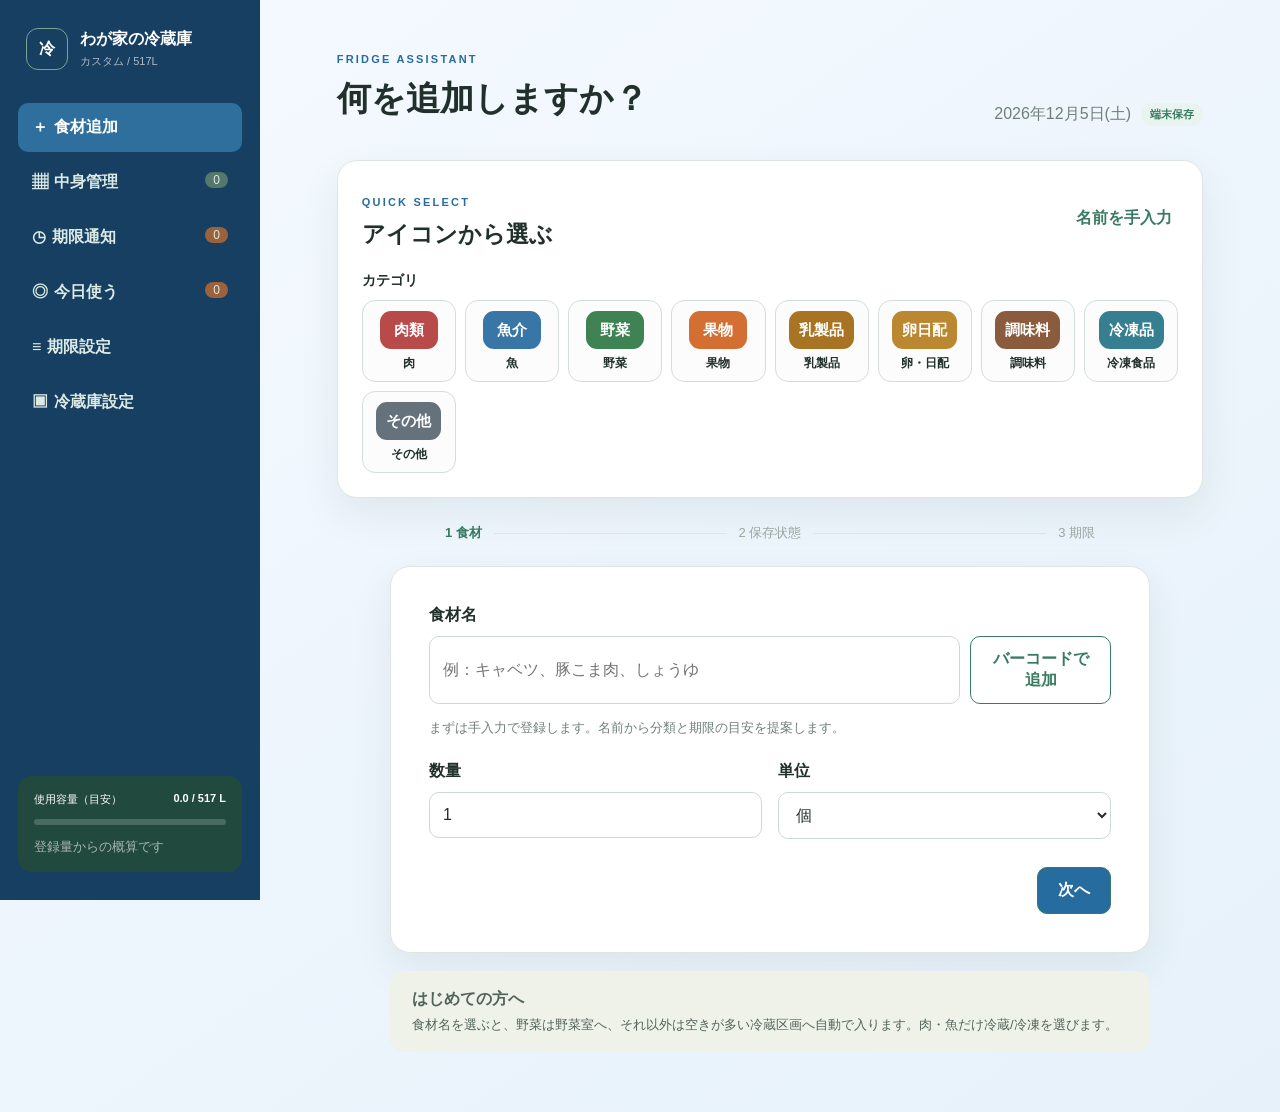
==== commit 7c740873: "Simplify food registration flow" ====
--- a/index.html
+++ b/index.html
@@ -1,4 +1,4 @@
-<!doctype html>
+﻿<!doctype html>
 <html lang="ja">
 <head>
   <meta charset="UTF-8">
@@ -8,7 +8,7 @@
   <title>わが家の冷蔵庫</title>
   <link rel="manifest" href="manifest.webmanifest">
   <link rel="icon" href="icons/app-icon.svg" type="image/svg+xml">
-  <link rel="stylesheet" href="styles.css?v=43">
+  <link rel="stylesheet" href="styles.css?v=49">
   <style>.whole-fridge-choice{width:min(100%,390px);margin:auto;padding:8px;display:grid;grid-template-columns:1fr 1fr;grid-template-areas:"upper door" "middle door" "lower door" "ice switch" "freezer freezer" "vegetable vegetable";gap:4px;background:linear-gradient(145deg,#eef3f6,#bdc9d0);border:1px solid #aab8c0;border-radius:18px 18px 12px 12px}.whole-room{margin:0}.whole-room span{height:100%;min-height:62px;padding:8px!important;border-radius:3px!important;background:linear-gradient(145deg,#fff,#e3ebef)!important}.whole-room input:checked+span{background:#d7ecfa!important;border:2px solid #2d79ad!important;outline:none!important}.whole-room.unavailable span{opacity:.42;filter:grayscale(1);cursor:not-allowed}.room-refrigerator-upper{grid-area:upper}.room-refrigerator-middle{grid-area:middle}.room-refrigerator-lower{grid-area:lower}.room-door{grid-area:door}.room-ice{grid-area:ice}.room-switch{grid-area:switch}.room-freezer{grid-area:freezer}.room-vegetable{grid-area:vegetable}@media(max-width:430px){.whole-fridge-choice{width:100%;padding:6px}.whole-room span{min-height:55px;padding:6px 3px!important}.whole-room b{font-size:12px}.whole-room small{font-size:9px}}</style>
   <style>.editable-location-options,.custom-layout-map,.custom-fridge-preview{display:grid!important;grid-template-columns:repeat(2,minmax(0,1fr));gap:8px}.custom-room{min-height:105px;border-radius:10px!important}.room-settings-list{display:grid;gap:10px;margin-bottom:16px}.room-setting-row{display:grid;grid-template-columns:1fr 120px 120px auto;gap:10px;align-items:center;padding:10px;background:#f5f9fc;border-radius:12px}.room-setting-row label{display:flex;align-items:center;margin:0;gap:5px}.custom-fridge-preview{max-width:520px;margin:auto}.preview-room{display:flex;flex-direction:column;justify-content:center;min-height:85px;padding:12px;border:1px solid #a9c7db;border-radius:10px;background:#eaf5fc}.preview-room.frozen{background:#e9f0ff;border-color:#9eb5df}.preview-room small{margin-top:5px;color:var(--muted)}@media(max-width:600px){.room-setting-row{grid-template-columns:1fr 100px}.editable-location-options,.custom-layout-map,.custom-fridge-preview{grid-template-columns:1fr 1fr}}</style>
   <style>.fridge-map-unified{width:min(100%,300px)!important;max-width:300px!important;grid-template-rows:repeat(3,38px) 42px 52px 52px;padding:6px!important;gap:3px!important}.fridge-map-unified .whole-room{width:100%;min-height:0!important;height:auto!important;border:0;padding:3px 4px!important}.fridge-map-unified .whole-room span{height:auto!important;min-height:0!important}.fridge-map-unified .whole-room b{font-size:11px;line-height:1.15}.fridge-map-unified .whole-room small{font-size:8px;line-height:1.1;margin-top:2px}.fridge-map-unified .whole-room.selected{outline:3px solid #2d79ad!important;outline-offset:-3px}.fridge-map-unified .map-items{display:none!important}.fridge-map-unified .mini-meter{display:block!important;width:88%;height:3px!important;min-height:3px!important;margin:3px auto 0!important}.fridge-map-unified .mini-meter i{min-height:0!important;height:3px!important}@media(max-width:430px){.fridge-map-unified{width:min(100%,280px)!important;max-width:280px!important;grid-template-rows:repeat(3,35px) 38px 46px 46px}.fridge-panel{padding:14px!important}.fridge-heading h2{font-size:19px}}</style>
@@ -43,7 +43,7 @@
         <div class="quick-section"><h3>カテゴリ</h3><div id="categoryGrid" class="category-icon-grid"><button type="button" class="category-icon-button" data-quick-category="meat"><span class="category-pictogram" aria-hidden="true">肉類</span><b>肉</b></button><button type="button" class="category-icon-button" data-quick-category="fish"><span class="category-pictogram" aria-hidden="true">魚介</span><b>魚</b></button><button type="button" class="category-icon-button" data-quick-category="vegetable"><span class="category-pictogram" aria-hidden="true">野菜</span><b>野菜</b></button><button type="button" class="category-icon-button" data-quick-category="fruit"><span class="category-pictogram" aria-hidden="true">果物</span><b>果物</b></button><button type="button" class="category-icon-button" data-quick-category="dairy"><span class="category-pictogram" aria-hidden="true">乳製品</span><b>乳製品</b></button><button type="button" class="category-icon-button" data-quick-category="daily"><span class="category-pictogram" aria-hidden="true">卵日配</span><b>卵・日配</b></button><button type="button" class="category-icon-button" data-quick-category="seasoning"><span class="category-pictogram" aria-hidden="true">調味料</span><b>調味料</b></button><button type="button" class="category-icon-button" data-quick-category="frozen"><span class="category-pictogram" aria-hidden="true">冷凍品</span><b>冷凍食品</b></button></div></div>
         <div id="categoryFoodsPanel" class="category-foods-panel" hidden><div class="category-panel-heading"><h3 id="selectedCategoryName"></h3><div class="category-panel-actions"><button type="button" id="manageCustomFoods" class="text-button delete-command">削除</button><button type="button" id="closeCategoryFoods" class="text-button">閉じる</button></div></div><div id="categoryFoods" class="food-icon-grid"></div><form id="customFoodForm" class="custom-food-form"><label for="customFoodName">このカテゴリへ食材を追加</label><div><input id="customFoodName" maxlength="30" autocomplete="off" placeholder="食材名を入力" required><button type="submit" class="secondary">＋追加</button></div></form></div>
       </section>
-      <div class="steps"><span class="step current">1 食材</span><i></i><span class="step">2 保存状態</span><i></i><span class="step">3 場所</span></div>
+      <div class="steps"><span class="step current">1 食材</span><i></i><span class="step">2 保存状態</span><i></i><span class="step">3 期限</span></div>
       <form id="itemForm" class="card form-card">
         <div class="form-step active" data-step="1">
           <label for="itemName">食材名</label>
@@ -55,19 +55,19 @@
           <button type="button" class="primary next">次へ</button>
         </div>
         <div class="form-step" data-step="2">
-          <p class="label">保存状態を選んでください</p>
-          <div class="choice-grid"><label class="choice"><input type="radio" name="storage" value="冷蔵" checked><span>❄<b>冷蔵</b><small>冷蔵室・野菜室など</small></span></label><label class="choice"><input type="radio" name="storage" value="冷凍"><span>◇<b>冷凍</b><small>冷凍室・切替室など</small></span></label></div>
+          <p class="label">肉・魚だけ保存状態を選んでください</p>
+          <div class="choice-grid"><label class="choice"><input type="radio" name="storage" value="冷蔵" checked><span>🟦<b>冷蔵</b><small>冷蔵室・野菜室など</small></span></label><label class="choice"><input type="radio" name="storage" value="冷凍"><span>❄️<b>冷凍</b><small>冷凍室・切替室など</small></span></label></div>
           <div class="actions"><button type="button" class="secondary back">戻る</button><button type="button" class="primary next">次へ</button></div>
         </div>
         <div class="form-step" data-step="3">
-          <p class="label">冷蔵庫のどこに追加しますか？</p>
+          <p class="label">期限を確認してください</p>
           <div id="locationChoices" class="location-grid"></div>
           <div class="fields"><div><label for="purchaseDate">購入日</label><input id="purchaseDate" type="date" required></div><div><label for="openState">開封状態</label><select id="openState"><option>未開封</option><option>開封済み</option></select></div><div><label for="itemExpiryKind">期限の種類</label><select id="itemExpiryKind"><option>保存目安</option><option>賞味期限</option><option>消費期限</option></select></div><div><label for="expiryDate">期限</label><input id="expiryDate" type="date" required><button type="button" id="manualExpiryButton" class="expiry-shortcut">期限をカメラで読み取る</button></div></div>
           <p id="expiryHint" class="hint"></p>
-          <div class="actions"><button type="button" class="secondary back">戻る</button><button type="submit" class="primary">冷蔵庫に追加する</button></div>
+          <div class="actions"><button type="button" class="secondary back">戻る</button><button type="submit" class="primary">この内容で追加する</button></div>
         </div>
       </form>
-      <div class="tip"><b>はじめての方へ</b><p>食材名 → 保存状態 → 入れた場所の順に選ぶだけです。登録内容はこのブラウザ内に保存されます。</p></div>
+      <div class="tip"><b>はじめての方へ</b><p>食材名を選ぶと、野菜は野菜室へ、それ以外は空きが多い冷蔵区画へ自動で入ります。肉・魚だけ冷蔵/冷凍を選びます。</p></div>
     </section>
 
     <section id="todayView" class="view"><div class="today-hero"><div><p class="eyebrow">USE FIRST</p><h2>今日使う食材</h2><p>期限が近い順です。使った量を選ぶだけで在庫へ反映します。</p></div></div><div id="todayList" class="today-list"></div></section>
@@ -126,7 +126,9 @@
   <div id="undoBar" class="undo-bar" hidden><span id="undoMessage"></span><button type="button" id="undoAction">元に戻す</button></div>
   <script>try{const raw=localStorage.getItem('fridge-items')||localStorage.getItem('fridgeItems')||localStorage.getItem('fridgeInventory'),parsed=raw?JSON.parse(raw):[],saved=Array.isArray(parsed)?parsed:Array.isArray(parsed?.items)?parsed.items:[];document.getElementById('itemCount').textContent=saved.length}catch{}</script>
   <script>if(!document.querySelector('[data-quick-category="other"]'))document.getElementById('categoryGrid').insertAdjacentHTML('beforeend','<button type="button" class="category-icon-button" data-quick-category="other"><span class="category-pictogram category-other" aria-hidden="true">その他</span><b>その他</b></button>')</script>
-  <script src="cloud-config.js?v=43"></script>
-  <script src="app.js?v=43"></script>
+  <script src="cloud-config.js?v=49"></script>
+  <script src="js/app-utils.js?v=49"></script>
+  <script src="js/camera-service.js?v=49"></script>
+  <script src="app.js?v=49"></script>
 </body>
 </html>
--- a/styles.css
+++ b/styles.css
@@ -3,6 +3,7 @@
 body{background:linear-gradient(145deg,#f5faff,#e6f1fa)!important}.sidebar{background:#173f61!important}.eyebrow,.text-button{color:#276c9f}.primary{background:#276c9f!important}.nav.active{background:#2f6f9e!important}.meter span{background:#58a3d3!important}
 .settings-view{max-width:1050px}.settings-hero{display:flex;justify-content:space-between;align-items:end;gap:20px;margin-bottom:20px}.settings-hero h2{margin:4px 0 8px;font-size:28px}.settings-hero p{color:var(--muted);margin:0;max-width:650px}.settings-hero input{max-width:280px}.settings-list{display:grid;gap:10px}.settings-card{background:#fff;border:1px solid #cddfeb;border-radius:16px;padding:18px;box-shadow:0 8px 24px rgba(42,86,120,.08)}.food-setting-row{display:grid;grid-template-columns:minmax(140px,1fr) 130px 130px auto auto;align-items:center;gap:12px}.food-setting-row>div small{display:block;color:var(--muted);margin-top:4px}.food-setting-row label{display:flex;align-items:center;gap:6px;font-size:12px;color:var(--muted)}.food-setting-row input{width:70px;padding:8px}.add-setting{margin-top:18px}.setting-fields{display:flex;flex-wrap:wrap;align-items:end;gap:14px}.setting-fields label{display:grid;gap:6px}.setting-fields label input,.setting-fields label select{min-width:150px}.setting-actions{display:flex;justify-content:flex-end;gap:10px;margin-top:20px}.settings-note{font-size:12px;color:var(--muted)}.preview-card{margin-top:18px}.mini-fridge-preview{max-width:320px;margin:auto;text-align:center}.preview-doors{display:grid;grid-template-columns:1fr 1fr;gap:4px}.preview-doors.single{grid-template-columns:1fr}.preview-doors span,.preview-drawer{display:grid;place-items:center;min-height:100px;background:linear-gradient(145deg,#f8fbfd,#d8e3ea);border:1px solid #aebdc7}.preview-drawer{min-height:65px;margin:4px 0 10px}@media(max-width:760px){.settings-hero{display:block}.settings-hero input{max-width:none;margin-top:14px}.food-setting-row{grid-template-columns:1fr 1fr}.food-setting-row>div{grid-column:1/-1}.food-setting-row .save-food-setting{grid-column:1/-1}.setting-fields>*{width:100%}}
 .location-grid{display:block}.location-map-title{display:flex;justify-content:space-between;align-items:end;max-width:430px;margin:0 auto 10px}.location-map-title small{color:var(--muted);font-weight:400}.location-fridge{max-width:430px;margin:auto;padding:9px;background:linear-gradient(145deg,#edf0ee,#b9c2be);border:1px solid #aeb8b3;border-radius:18px 18px 12px 12px;box-shadow:inset 1px 1px 2px white,0 12px 25px rgba(33,48,43,.12)}.open-fridge{display:grid;grid-template-columns:1.45fr .8fr;gap:5px}.shelf-column{display:grid;grid-template-rows:repeat(3,1fr);gap:4px}.closed-pair{display:grid;grid-template-columns:1fr 1fr;gap:4px}.map-location-option{display:block;margin:0}.map-location-option input{position:absolute;opacity:0}.map-location-option span,.disabled-room{display:flex;align-items:center;justify-content:center;flex-direction:column;min-height:72px;padding:10px;border:1px solid #b7c0bc;background:linear-gradient(135deg,#fafbfa,#dce1df);text-align:center;cursor:pointer}.map-location-option span:hover{background:#f0f8f4}.map-location-option input:checked+span{outline:4px solid var(--green);outline-offset:-4px;background:#dff2e9;color:#245c49}.map-location-option small{font-size:10px;color:var(--muted);margin-top:3px}.open-door span{height:224px;border-radius:3px 10px 3px 3px}.shelf span{min-height:72px}.disabled-room{margin-top:4px;color:#9aa29e;background:#d9dddb;cursor:not-allowed}.closed-pair .map-location-option span,.closed-pair .disabled-room{margin-top:4px}.wide-room span,.freezer-choice span,.disabled-room.wide{min-height:78px;margin-top:4px}.location-fridge>:last-child span,.location-fridge>.disabled-room:last-child{border-radius:3px 3px 9px 9px}.tall{min-height:215px;border-radius:10px 10px 3px 3px}.compact-room span{min-height:72px}.selected-location{text-align:center;color:var(--green);font-weight:700;margin:12px 0 0}.frozen-mode .freezer-choice span{min-height:92px}
+.auto-location-card{display:flex;flex-direction:column;gap:6px;padding:16px 18px;border:1px solid #c9dbe4;border-radius:14px;background:#edf6fc;color:#24445a}.auto-location-card small{color:var(--muted);line-height:1.6}
 .inventory-layout{display:grid;grid-template-columns:minmax(310px,390px) 1fr;gap:28px;align-items:start}.fridge-panel{background:white;border:1px solid var(--line);border-radius:20px;padding:24px;box-shadow:var(--shadow);position:sticky;top:24px}.fridge-heading{display:flex;justify-content:space-between;align-items:center}.fridge-heading h2{margin:3px 0;font-size:22px}.text-button{border:0;background:transparent;color:var(--green);font-weight:700}.map-help,.model-note{font-size:12px;color:var(--muted);line-height:1.6}.fridge-map{max-width:320px;margin:20px auto 12px;padding:9px;background:linear-gradient(145deg,#edf0ee,#b9c2be);border:1px solid #aeb8b3;border-radius:18px 18px 12px 12px;box-shadow:inset 1px 1px 2px white,0 12px 25px rgba(33,48,43,.15)}.fridge-top,.fridge-pair{display:grid;grid-template-columns:1fr 1fr;gap:4px}.compartment{position:relative;width:100%;border:1px solid #b7c0bc;background:linear-gradient(135deg,#fafbfa,#dce1df);color:var(--ink);padding:12px 8px;text-align:center;overflow:hidden}.compartment:hover,.compartment.selected{outline:3px solid #5f9981;outline-offset:-3px;background:var(--green-soft)}.fridge-door{height:210px;padding-top:30px}.fridge-door.left{border-radius:11px 2px 3px 3px}.fridge-door.right{border-radius:2px 11px 3px 3px}.door-handle{position:absolute;top:30px;bottom:30px;width:3px;background:#8f9995;border-radius:3px}.fridge-door.left .door-handle{right:6px}.fridge-door.right .door-handle{left:6px}.drawer{min-height:84px;margin-top:4px}.freezer-room,.vegetable-room{min-height:102px;border-radius:4px}.vegetable-room{border-radius:4px 4px 9px 9px}.compartment b,.compartment small{display:block}.compartment small{font-size:10px;color:var(--muted);margin-top:4px}.map-items{display:flex;flex-wrap:wrap;gap:4px;justify-content:center;margin-top:10px}.map-item{max-width:100%;font-size:10px;padding:3px 6px;background:white;border:1px solid #ccd6d1;border-radius:8px;overflow:hidden;text-overflow:ellipsis;white-space:nowrap}.map-empty{font-size:10px;color:#9aa6a0}.inventory-summary{color:var(--muted);font-size:13px;margin:0 0 18px}@media(max-width:1050px){.inventory-layout{grid-template-columns:1fr}.fridge-panel{position:static}.fridge-map{max-width:360px}}@media(max-width:760px){.fridge-panel{padding:18px}.fridge-map{max-width:300px}.fridge-door{height:185px}.toolbar{flex-direction:column}.toolbar input,.toolbar select{max-width:none}}
 :root{--photo-panel:#eaf4ef}
 .visually-hidden{position:absolute!important;width:1px!important;height:1px!important;overflow:hidden;clip:rect(0 0 0 0);white-space:nowrap}.image-assistant{display:grid;grid-template-columns:140px 1fr;gap:18px;margin-top:16px;padding:16px;background:var(--green-soft);border-radius:14px}.image-assistant[hidden]{display:none}.image-assistant img{width:140px;height:120px;object-fit:cover;border-radius:10px;background:#d9e3de}.image-assistant p{font-size:12px;color:var(--muted)}.candidate-list{display:flex;flex-wrap:wrap;gap:7px}.candidate{border:1px solid #91b5a6;background:white;color:var(--green);border-radius:16px;padding:6px 10px}.room-capacity{display:block;width:100%;font-size:9px;color:#4d6b5f}.mini-meter{display:block;width:90%;height:4px;background:#cbd5d0;border-radius:4px;margin:4px auto 7px}.mini-meter i{display:block;height:100%;background:var(--green);border-radius:4px}@media(max-width:600px){.image-assistant{grid-template-columns:1fr}.image-assistant img{width:100%;height:180px}}
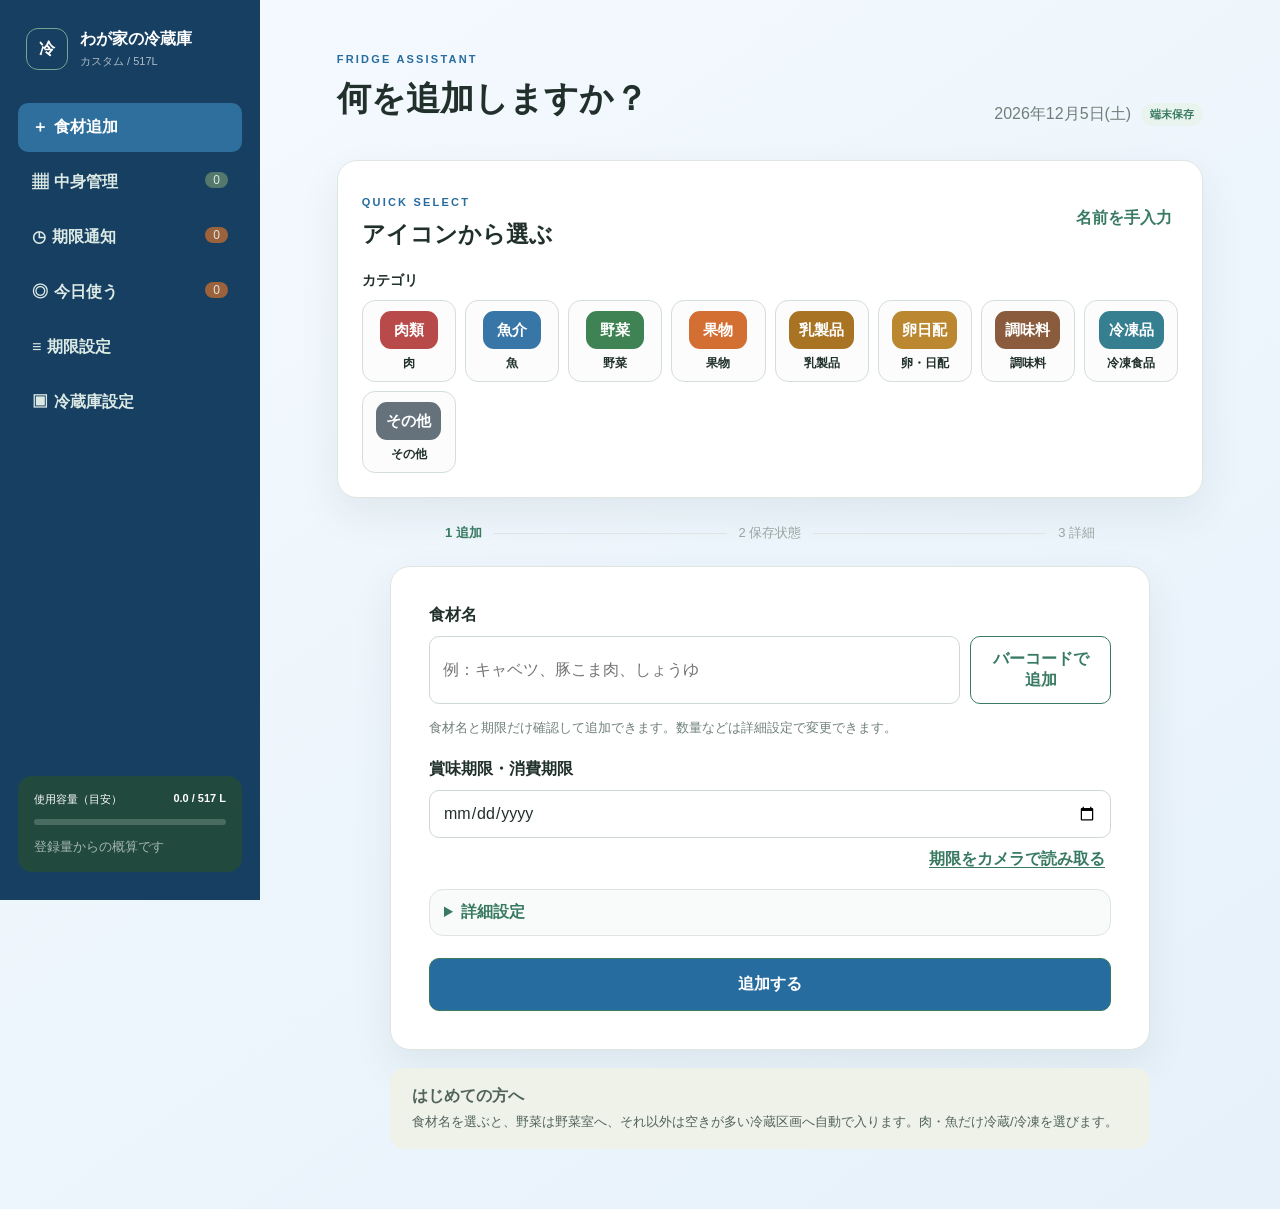
==== commit 41cc3672: "Move quantity into add details" ====
--- a/index.html
+++ b/index.html
@@ -8,7 +8,7 @@
   <title>わが家の冷蔵庫</title>
   <link rel="manifest" href="manifest.webmanifest">
   <link rel="icon" href="icons/app-icon.svg" type="image/svg+xml">
-  <link rel="stylesheet" href="styles.css?v=49">
+  <link rel="stylesheet" href="styles.css?v=51">
   <style>.whole-fridge-choice{width:min(100%,390px);margin:auto;padding:8px;display:grid;grid-template-columns:1fr 1fr;grid-template-areas:"upper door" "middle door" "lower door" "ice switch" "freezer freezer" "vegetable vegetable";gap:4px;background:linear-gradient(145deg,#eef3f6,#bdc9d0);border:1px solid #aab8c0;border-radius:18px 18px 12px 12px}.whole-room{margin:0}.whole-room span{height:100%;min-height:62px;padding:8px!important;border-radius:3px!important;background:linear-gradient(145deg,#fff,#e3ebef)!important}.whole-room input:checked+span{background:#d7ecfa!important;border:2px solid #2d79ad!important;outline:none!important}.whole-room.unavailable span{opacity:.42;filter:grayscale(1);cursor:not-allowed}.room-refrigerator-upper{grid-area:upper}.room-refrigerator-middle{grid-area:middle}.room-refrigerator-lower{grid-area:lower}.room-door{grid-area:door}.room-ice{grid-area:ice}.room-switch{grid-area:switch}.room-freezer{grid-area:freezer}.room-vegetable{grid-area:vegetable}@media(max-width:430px){.whole-fridge-choice{width:100%;padding:6px}.whole-room span{min-height:55px;padding:6px 3px!important}.whole-room b{font-size:12px}.whole-room small{font-size:9px}}</style>
   <style>.editable-location-options,.custom-layout-map,.custom-fridge-preview{display:grid!important;grid-template-columns:repeat(2,minmax(0,1fr));gap:8px}.custom-room{min-height:105px;border-radius:10px!important}.room-settings-list{display:grid;gap:10px;margin-bottom:16px}.room-setting-row{display:grid;grid-template-columns:1fr 120px 120px auto;gap:10px;align-items:center;padding:10px;background:#f5f9fc;border-radius:12px}.room-setting-row label{display:flex;align-items:center;margin:0;gap:5px}.custom-fridge-preview{max-width:520px;margin:auto}.preview-room{display:flex;flex-direction:column;justify-content:center;min-height:85px;padding:12px;border:1px solid #a9c7db;border-radius:10px;background:#eaf5fc}.preview-room.frozen{background:#e9f0ff;border-color:#9eb5df}.preview-room small{margin-top:5px;color:var(--muted)}@media(max-width:600px){.room-setting-row{grid-template-columns:1fr 100px}.editable-location-options,.custom-layout-map,.custom-fridge-preview{grid-template-columns:1fr 1fr}}</style>
   <style>.fridge-map-unified{width:min(100%,300px)!important;max-width:300px!important;grid-template-rows:repeat(3,38px) 42px 52px 52px;padding:6px!important;gap:3px!important}.fridge-map-unified .whole-room{width:100%;min-height:0!important;height:auto!important;border:0;padding:3px 4px!important}.fridge-map-unified .whole-room span{height:auto!important;min-height:0!important}.fridge-map-unified .whole-room b{font-size:11px;line-height:1.15}.fridge-map-unified .whole-room small{font-size:8px;line-height:1.1;margin-top:2px}.fridge-map-unified .whole-room.selected{outline:3px solid #2d79ad!important;outline-offset:-3px}.fridge-map-unified .map-items{display:none!important}.fridge-map-unified .mini-meter{display:block!important;width:88%;height:3px!important;min-height:3px!important;margin:3px auto 0!important}.fridge-map-unified .mini-meter i{min-height:0!important;height:3px!important}@media(max-width:430px){.fridge-map-unified{width:min(100%,280px)!important;max-width:280px!important;grid-template-rows:repeat(3,35px) 38px 46px 46px}.fridge-panel{padding:14px!important}.fridge-heading h2{font-size:19px}}</style>
@@ -43,16 +43,19 @@
         <div class="quick-section"><h3>カテゴリ</h3><div id="categoryGrid" class="category-icon-grid"><button type="button" class="category-icon-button" data-quick-category="meat"><span class="category-pictogram" aria-hidden="true">肉類</span><b>肉</b></button><button type="button" class="category-icon-button" data-quick-category="fish"><span class="category-pictogram" aria-hidden="true">魚介</span><b>魚</b></button><button type="button" class="category-icon-button" data-quick-category="vegetable"><span class="category-pictogram" aria-hidden="true">野菜</span><b>野菜</b></button><button type="button" class="category-icon-button" data-quick-category="fruit"><span class="category-pictogram" aria-hidden="true">果物</span><b>果物</b></button><button type="button" class="category-icon-button" data-quick-category="dairy"><span class="category-pictogram" aria-hidden="true">乳製品</span><b>乳製品</b></button><button type="button" class="category-icon-button" data-quick-category="daily"><span class="category-pictogram" aria-hidden="true">卵日配</span><b>卵・日配</b></button><button type="button" class="category-icon-button" data-quick-category="seasoning"><span class="category-pictogram" aria-hidden="true">調味料</span><b>調味料</b></button><button type="button" class="category-icon-button" data-quick-category="frozen"><span class="category-pictogram" aria-hidden="true">冷凍品</span><b>冷凍食品</b></button></div></div>
         <div id="categoryFoodsPanel" class="category-foods-panel" hidden><div class="category-panel-heading"><h3 id="selectedCategoryName"></h3><div class="category-panel-actions"><button type="button" id="manageCustomFoods" class="text-button delete-command">削除</button><button type="button" id="closeCategoryFoods" class="text-button">閉じる</button></div></div><div id="categoryFoods" class="food-icon-grid"></div><form id="customFoodForm" class="custom-food-form"><label for="customFoodName">このカテゴリへ食材を追加</label><div><input id="customFoodName" maxlength="30" autocomplete="off" placeholder="食材名を入力" required><button type="submit" class="secondary">＋追加</button></div></form></div>
       </section>
-      <div class="steps"><span class="step current">1 食材</span><i></i><span class="step">2 保存状態</span><i></i><span class="step">3 期限</span></div>
+      <div class="steps"><span class="step current">1 追加</span><i></i><span class="step">2 保存状態</span><i></i><span class="step">3 詳細</span></div>
       <form id="itemForm" class="card form-card">
         <div class="form-step active" data-step="1">
           <label for="itemName">食材名</label>
           <div class="input-row add-methods"><input id="itemName" list="foodSuggestions" required autocomplete="off" placeholder="例：キャベツ、豚こま肉、しょうゆ"><button type="button" id="barcodeButton" class="secondary">バーコードで追加</button></div>
           <datalist id="foodSuggestions"></datalist>
-          <p class="hint">まずは手入力で登録します。名前から分類と期限の目安を提案します。</p>
-          <div class="fields"><div><label for="quantity">数量</label><input id="quantity" type="number" value="1" min="0.1" step="0.1" required></div><div><label for="unit">単位</label><select id="unit"><option>個</option><option>本</option><option>パック</option><option>袋</option><option>L</option></select></div></div>
+          <p class="hint">食材名と期限だけ確認して追加できます。数量などは詳細設定で変更できます。</p>
+          <div class="quick-expiry-fields"><div><label for="expiryDate">賞味期限・消費期限</label><input id="expiryDate" type="date" required><button type="button" id="manualExpiryButton" class="expiry-shortcut">期限をカメラで読み取る</button></div></div>
+          <details id="detailSettings" class="detail-settings"><summary>詳細設定</summary><div class="fields"><div><label for="quantity">数量</label><input id="quantity" type="number" value="1" min="0.1" step="0.1" required></div><div><label for="unit">単位</label><select id="unit"><option>個</option><option>本</option><option>パック</option><option>袋</option><option>L</option></select></div><div><label for="purchaseDate">購入日</label><input id="purchaseDate" type="date" required></div><div><label for="openState">開封状態</label><select id="openState"><option>未開封</option><option>開封済み</option></select></div><div><label for="itemExpiryKind">期限の種類</label><select id="itemExpiryKind"><option>保存目安</option><option>賞味期限</option><option>消費期限</option></select></div></div></details>
+          <div id="locationChoices" class="location-grid"></div>
+          <p id="expiryHint" class="hint"></p>
           <input id="volume" type="hidden" value="1">
-          <button type="button" class="primary next">次へ</button>
+          <button type="submit" class="primary">追加する</button>
         </div>
         <div class="form-step" data-step="2">
           <p class="label">肉・魚だけ保存状態を選んでください</p>
@@ -60,11 +63,9 @@
           <div class="actions"><button type="button" class="secondary back">戻る</button><button type="button" class="primary next">次へ</button></div>
         </div>
         <div class="form-step" data-step="3">
-          <p class="label">期限を確認してください</p>
-          <div id="locationChoices" class="location-grid"></div>
-          <div class="fields"><div><label for="purchaseDate">購入日</label><input id="purchaseDate" type="date" required></div><div><label for="openState">開封状態</label><select id="openState"><option>未開封</option><option>開封済み</option></select></div><div><label for="itemExpiryKind">期限の種類</label><select id="itemExpiryKind"><option>保存目安</option><option>賞味期限</option><option>消費期限</option></select></div><div><label for="expiryDate">期限</label><input id="expiryDate" type="date" required><button type="button" id="manualExpiryButton" class="expiry-shortcut">期限をカメラで読み取る</button></div></div>
-          <p id="expiryHint" class="hint"></p>
-          <div class="actions"><button type="button" class="secondary back">戻る</button><button type="submit" class="primary">この内容で追加する</button></div>
+          <p class="label">詳細を確認してください</p>
+          <p class="hint">通常は前の画面からそのまま追加できます。保存状態を選んだ肉・魚だけ、この画面で内容を最終確認します。</p>
+          <div class="actions"><button type="button" class="secondary back">戻る</button><button type="submit" class="primary">追加する</button></div>
         </div>
       </form>
       <div class="tip"><b>はじめての方へ</b><p>食材名を選ぶと、野菜は野菜室へ、それ以外は空きが多い冷蔵区画へ自動で入ります。肉・魚だけ冷蔵/冷凍を選びます。</p></div>
@@ -126,9 +127,9 @@
   <div id="undoBar" class="undo-bar" hidden><span id="undoMessage"></span><button type="button" id="undoAction">元に戻す</button></div>
   <script>try{const raw=localStorage.getItem('fridge-items')||localStorage.getItem('fridgeItems')||localStorage.getItem('fridgeInventory'),parsed=raw?JSON.parse(raw):[],saved=Array.isArray(parsed)?parsed:Array.isArray(parsed?.items)?parsed.items:[];document.getElementById('itemCount').textContent=saved.length}catch{}</script>
   <script>if(!document.querySelector('[data-quick-category="other"]'))document.getElementById('categoryGrid').insertAdjacentHTML('beforeend','<button type="button" class="category-icon-button" data-quick-category="other"><span class="category-pictogram category-other" aria-hidden="true">その他</span><b>その他</b></button>')</script>
-  <script src="cloud-config.js?v=49"></script>
-  <script src="js/app-utils.js?v=49"></script>
-  <script src="js/camera-service.js?v=49"></script>
-  <script src="app.js?v=49"></script>
+  <script src="cloud-config.js?v=51"></script>
+  <script src="js/app-utils.js?v=51"></script>
+  <script src="js/camera-service.js?v=51"></script>
+  <script src="app.js?v=51"></script>
 </body>
 </html>
--- a/styles.css
+++ b/styles.css
@@ -4,6 +4,7 @@
 .settings-view{max-width:1050px}.settings-hero{display:flex;justify-content:space-between;align-items:end;gap:20px;margin-bottom:20px}.settings-hero h2{margin:4px 0 8px;font-size:28px}.settings-hero p{color:var(--muted);margin:0;max-width:650px}.settings-hero input{max-width:280px}.settings-list{display:grid;gap:10px}.settings-card{background:#fff;border:1px solid #cddfeb;border-radius:16px;padding:18px;box-shadow:0 8px 24px rgba(42,86,120,.08)}.food-setting-row{display:grid;grid-template-columns:minmax(140px,1fr) 130px 130px auto auto;align-items:center;gap:12px}.food-setting-row>div small{display:block;color:var(--muted);margin-top:4px}.food-setting-row label{display:flex;align-items:center;gap:6px;font-size:12px;color:var(--muted)}.food-setting-row input{width:70px;padding:8px}.add-setting{margin-top:18px}.setting-fields{display:flex;flex-wrap:wrap;align-items:end;gap:14px}.setting-fields label{display:grid;gap:6px}.setting-fields label input,.setting-fields label select{min-width:150px}.setting-actions{display:flex;justify-content:flex-end;gap:10px;margin-top:20px}.settings-note{font-size:12px;color:var(--muted)}.preview-card{margin-top:18px}.mini-fridge-preview{max-width:320px;margin:auto;text-align:center}.preview-doors{display:grid;grid-template-columns:1fr 1fr;gap:4px}.preview-doors.single{grid-template-columns:1fr}.preview-doors span,.preview-drawer{display:grid;place-items:center;min-height:100px;background:linear-gradient(145deg,#f8fbfd,#d8e3ea);border:1px solid #aebdc7}.preview-drawer{min-height:65px;margin:4px 0 10px}@media(max-width:760px){.settings-hero{display:block}.settings-hero input{max-width:none;margin-top:14px}.food-setting-row{grid-template-columns:1fr 1fr}.food-setting-row>div{grid-column:1/-1}.food-setting-row .save-food-setting{grid-column:1/-1}.setting-fields>*{width:100%}}
 .location-grid{display:block}.location-map-title{display:flex;justify-content:space-between;align-items:end;max-width:430px;margin:0 auto 10px}.location-map-title small{color:var(--muted);font-weight:400}.location-fridge{max-width:430px;margin:auto;padding:9px;background:linear-gradient(145deg,#edf0ee,#b9c2be);border:1px solid #aeb8b3;border-radius:18px 18px 12px 12px;box-shadow:inset 1px 1px 2px white,0 12px 25px rgba(33,48,43,.12)}.open-fridge{display:grid;grid-template-columns:1.45fr .8fr;gap:5px}.shelf-column{display:grid;grid-template-rows:repeat(3,1fr);gap:4px}.closed-pair{display:grid;grid-template-columns:1fr 1fr;gap:4px}.map-location-option{display:block;margin:0}.map-location-option input{position:absolute;opacity:0}.map-location-option span,.disabled-room{display:flex;align-items:center;justify-content:center;flex-direction:column;min-height:72px;padding:10px;border:1px solid #b7c0bc;background:linear-gradient(135deg,#fafbfa,#dce1df);text-align:center;cursor:pointer}.map-location-option span:hover{background:#f0f8f4}.map-location-option input:checked+span{outline:4px solid var(--green);outline-offset:-4px;background:#dff2e9;color:#245c49}.map-location-option small{font-size:10px;color:var(--muted);margin-top:3px}.open-door span{height:224px;border-radius:3px 10px 3px 3px}.shelf span{min-height:72px}.disabled-room{margin-top:4px;color:#9aa29e;background:#d9dddb;cursor:not-allowed}.closed-pair .map-location-option span,.closed-pair .disabled-room{margin-top:4px}.wide-room span,.freezer-choice span,.disabled-room.wide{min-height:78px;margin-top:4px}.location-fridge>:last-child span,.location-fridge>.disabled-room:last-child{border-radius:3px 3px 9px 9px}.tall{min-height:215px;border-radius:10px 10px 3px 3px}.compact-room span{min-height:72px}.selected-location{text-align:center;color:var(--green);font-weight:700;margin:12px 0 0}.frozen-mode .freezer-choice span{min-height:92px}
 .auto-location-card{display:flex;flex-direction:column;gap:6px;padding:16px 18px;border:1px solid #c9dbe4;border-radius:14px;background:#edf6fc;color:#24445a}.auto-location-card small{color:var(--muted);line-height:1.6}
+.quick-expiry-fields{margin-top:20px}.detail-settings{margin-top:18px;border:1px solid var(--line);border-radius:14px;background:#f8fbf9;padding:12px 14px}.detail-settings summary{cursor:pointer;color:var(--green);font-weight:700}.detail-settings .fields{margin-top:14px}.form-card>button.primary,.form-step>.primary[type=submit]{width:100%;margin-top:22px;padding:15px 20px;font-size:16px}
 .inventory-layout{display:grid;grid-template-columns:minmax(310px,390px) 1fr;gap:28px;align-items:start}.fridge-panel{background:white;border:1px solid var(--line);border-radius:20px;padding:24px;box-shadow:var(--shadow);position:sticky;top:24px}.fridge-heading{display:flex;justify-content:space-between;align-items:center}.fridge-heading h2{margin:3px 0;font-size:22px}.text-button{border:0;background:transparent;color:var(--green);font-weight:700}.map-help,.model-note{font-size:12px;color:var(--muted);line-height:1.6}.fridge-map{max-width:320px;margin:20px auto 12px;padding:9px;background:linear-gradient(145deg,#edf0ee,#b9c2be);border:1px solid #aeb8b3;border-radius:18px 18px 12px 12px;box-shadow:inset 1px 1px 2px white,0 12px 25px rgba(33,48,43,.15)}.fridge-top,.fridge-pair{display:grid;grid-template-columns:1fr 1fr;gap:4px}.compartment{position:relative;width:100%;border:1px solid #b7c0bc;background:linear-gradient(135deg,#fafbfa,#dce1df);color:var(--ink);padding:12px 8px;text-align:center;overflow:hidden}.compartment:hover,.compartment.selected{outline:3px solid #5f9981;outline-offset:-3px;background:var(--green-soft)}.fridge-door{height:210px;padding-top:30px}.fridge-door.left{border-radius:11px 2px 3px 3px}.fridge-door.right{border-radius:2px 11px 3px 3px}.door-handle{position:absolute;top:30px;bottom:30px;width:3px;background:#8f9995;border-radius:3px}.fridge-door.left .door-handle{right:6px}.fridge-door.right .door-handle{left:6px}.drawer{min-height:84px;margin-top:4px}.freezer-room,.vegetable-room{min-height:102px;border-radius:4px}.vegetable-room{border-radius:4px 4px 9px 9px}.compartment b,.compartment small{display:block}.compartment small{font-size:10px;color:var(--muted);margin-top:4px}.map-items{display:flex;flex-wrap:wrap;gap:4px;justify-content:center;margin-top:10px}.map-item{max-width:100%;font-size:10px;padding:3px 6px;background:white;border:1px solid #ccd6d1;border-radius:8px;overflow:hidden;text-overflow:ellipsis;white-space:nowrap}.map-empty{font-size:10px;color:#9aa6a0}.inventory-summary{color:var(--muted);font-size:13px;margin:0 0 18px}@media(max-width:1050px){.inventory-layout{grid-template-columns:1fr}.fridge-panel{position:static}.fridge-map{max-width:360px}}@media(max-width:760px){.fridge-panel{padding:18px}.fridge-map{max-width:300px}.fridge-door{height:185px}.toolbar{flex-direction:column}.toolbar input,.toolbar select{max-width:none}}
 :root{--photo-panel:#eaf4ef}
 .visually-hidden{position:absolute!important;width:1px!important;height:1px!important;overflow:hidden;clip:rect(0 0 0 0);white-space:nowrap}.image-assistant{display:grid;grid-template-columns:140px 1fr;gap:18px;margin-top:16px;padding:16px;background:var(--green-soft);border-radius:14px}.image-assistant[hidden]{display:none}.image-assistant img{width:140px;height:120px;object-fit:cover;border-radius:10px;background:#d9e3de}.image-assistant p{font-size:12px;color:var(--muted)}.candidate-list{display:flex;flex-wrap:wrap;gap:7px}.candidate{border:1px solid #91b5a6;background:white;color:var(--green);border-radius:16px;padding:6px 10px}.room-capacity{display:block;width:100%;font-size:9px;color:#4d6b5f}.mini-meter{display:block;width:90%;height:4px;background:#cbd5d0;border-radius:4px;margin:4px auto 7px}.mini-meter i{display:block;height:100%;background:var(--green);border-radius:4px}@media(max-width:600px){.image-assistant{grid-template-columns:1fr}.image-assistant img{width:100%;height:180px}}
